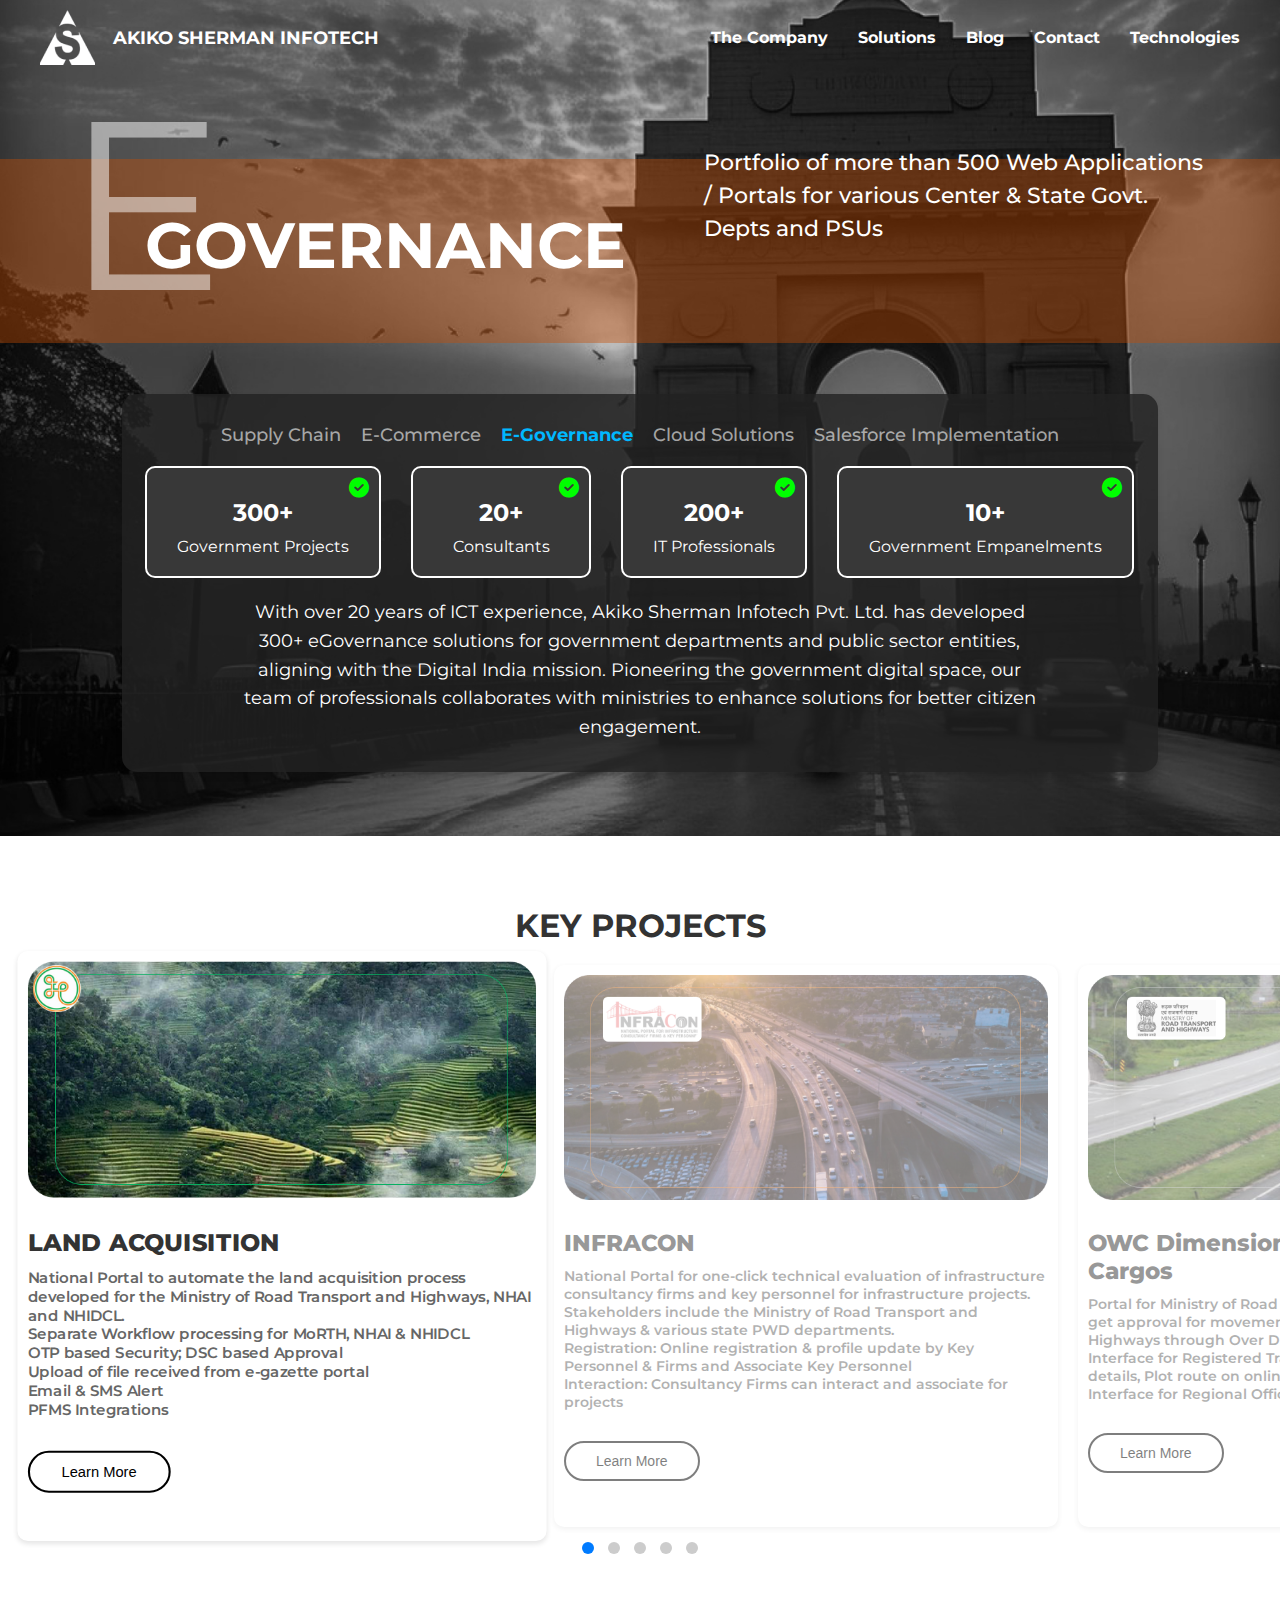
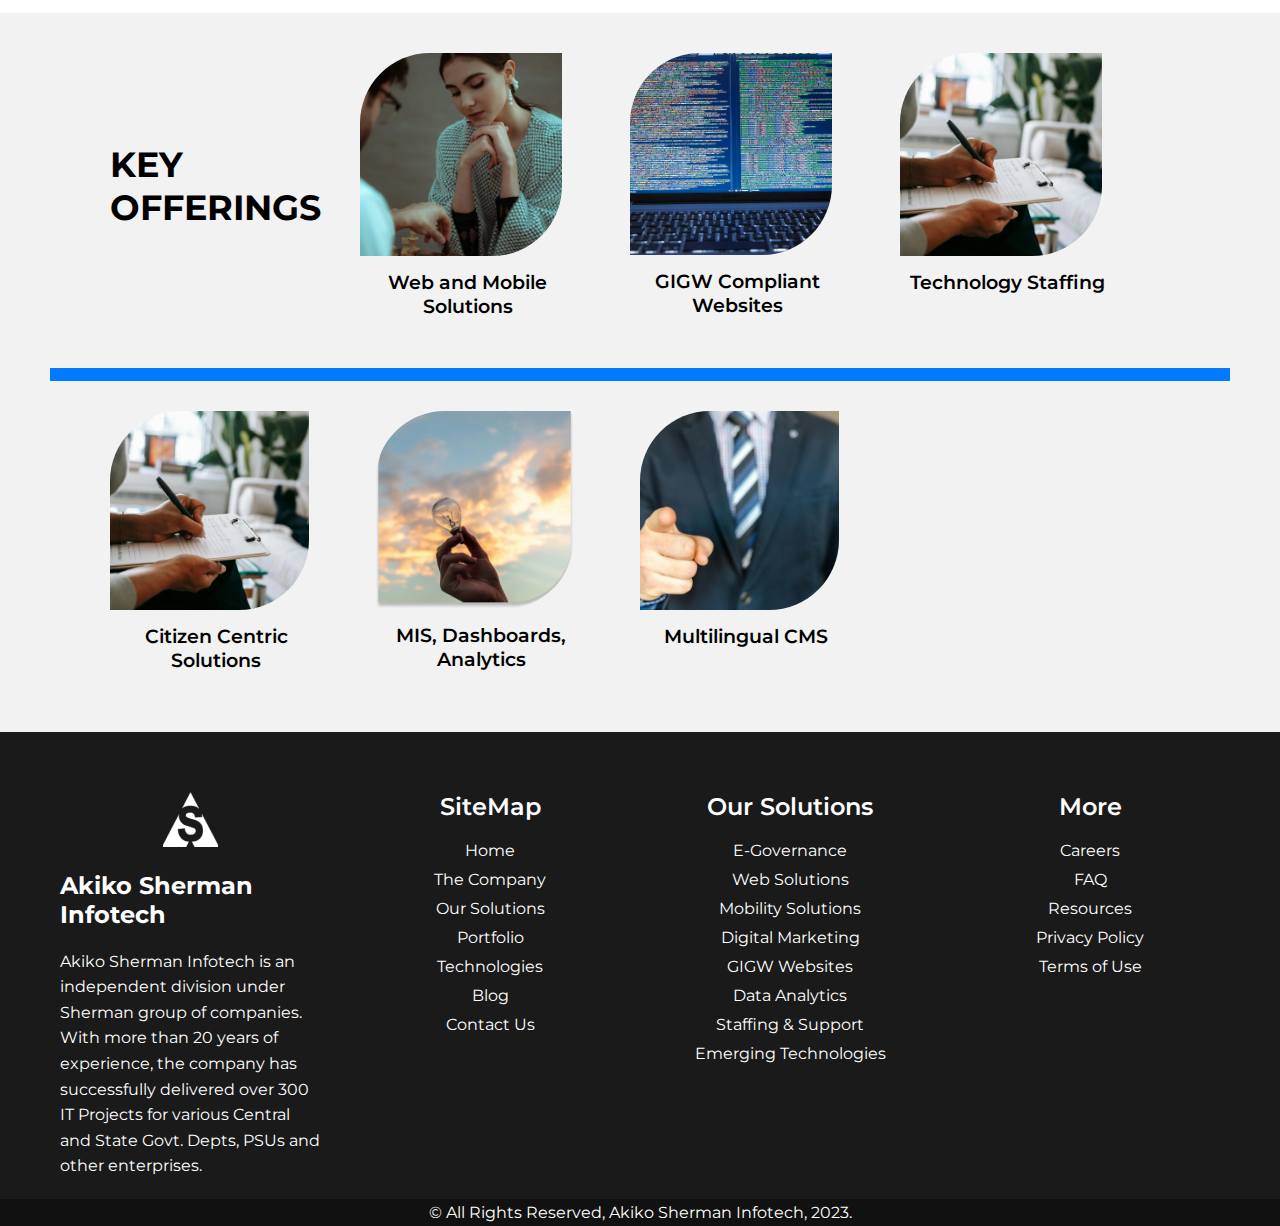
==== index.html @ 6b6d36e1 "Update and rename page3.html to index.html" ====
<!DOCTYPE html>
<html lang="en">

<head>
    <meta charset="UTF-8">
    <meta name="viewport" content="width=device-width, initial-scale=1.0">
    <title>Akiko Sherman Infotech</title>
    <link href="https://cdn.jsdelivr.net/npm/tailwindcss@2.2.19/dist/tailwind.min.css" rel="stylesheet">

    <script src="https://cdn.jsdelivr.net/npm/alpinejs@3.10.3/dist/cdn.min.js" defer></script>
    <!-- Google Fonts -->
    <link href="https://fonts.googleapis.com/css2?family=Montserrat:wght@100;400;700&display=swap" rel="stylesheet">
    <!-- Font Awesome -->
    <link rel="stylesheet" href="https://cdnjs.cloudflare.com/ajax/libs/font-awesome/6.0.0-beta3/css/all.min.css">
    <link rel="stylesheet" href="style.css">
</head>

<body>
    <header>
        <div class="logo">
            <img src="assets/image 4.png" alt="Logo">
            <h4>AKIKO SHERMAN INFOTECH</h4>
        </div>
        <nav>
            <div class="hamburger" id="hamburger">
                <i class="fas fa-bars"></i>
            </div>
            <ul>
                <li><a href="#">The Company</a></li>
                <li><a href="#">Solutions</a></li>
                <li><a href="#">Blog</a></li>
                <li><a href="#">Contact</a></li>
                <li><a href="#">Technologies</a></li>
            </ul>
            <div class="mobile-menu" id="mobileMenu">
                <ul>
                    <li><a href="#">The Company</a></li>
                    <li><a href="#">Solutions</a></li>
                    <li><a href="#">Blog</a></li>
                    <li><a href="#">Contact</a></li>
                    <li><a href="#">Technologies</a></li>
                </ul>
            </div>
        </nav>
    </header>

    <section class="banner">
        <div class="banner-overlay"></div>
        <div class="banner-content">
            <h1>E</h1>
            <div class="banner-text">
                <h2>GOVERNANCE</h2>
            </div>
        </div>
        <div class="banner-text-content">
            <p>Portfolio of more than 500 Web Applications / Portals for various Center & State Govt. Depts and PSUs</p>
        </div>
        <section class="stats-section">
            <div class="stats-navigation">
                <a href="#">Supply Chain</a>
                <a href="#">E-Commerce</a>
                <a href="#" class="active">E-Governance</a>
                <a href="#">Cloud Solutions</a>
                <a href="page4.html" target="_blank">Salesforce Implementation</a>
            </div>
            <div class="stats-boxes">
                <div class="stats-box">
                    <i class="fas fa-check-circle check-icon"></i>
                    <h3>300+</h3>
                    <p>Government Projects</p>
                </div>
                <div class="stats-box">
                    <i class="fas fa-check-circle check-icon"></i>
                    <h3>20+</h3>
                    <p>Consultants</p>
                </div>
                <div class="stats-box">
                    <i class="fas fa-check-circle check-icon"></i>
                    <h3>200+</h3>
                    <p>IT Professionals</p>
                </div>
                <div class="stats-box">
                    <i class="fas fa-check-circle check-icon"></i>
                    <h3>10+</h3>
                    <p>Government Empanelments</p>
                </div>
            </div>
            <div class="stats-description">
                <p>With over 20 years of ICT experience, Akiko Sherman Infotech Pvt. Ltd. has developed 300+ eGovernance solutions for government departments and public sector entities, aligning with the Digital India mission. Pioneering the government digital
                    space, our team of professionals collaborates with ministries to enhance solutions for better citizen engagement.</p>
            </div>
        </section>
    </section>
    <section class="carousel">
        <h2 class="carousel-heading">KEY PROJECTS</h2>
        <div class="carousel-container">
            <div class="carousel-card">
                <img src="assets/LAND_ACQUISTION.png" alt="Project 1">
                <h3>LAND ACQUISITION</h3>
                <p>National Portal to automate the land acquisition process developed for the Ministry of Road Transport and Highways, NHAI and NHIDCL.</p>
                <p>Separate Workflow processing for MoRTH, NHAI & NHIDCL</p>
                <p>OTP based Security; DSC based Approval</p>
                <p>Upload of file received from e-gazette portal</p>
                <p>Email & SMS Alert</p>
                <p>PFMS Integrations</p>
                <button>Learn More</button>
            </div>
            <div class="carousel-card">
                <img src="assets/Group 1010110427 (1).png" alt="Project 2">
                <h3>INFRACON</h3>
                <p>National Portal for one-click technical evaluation of infrastructure consultancy firms and key personnel for infrastructure projects.</p>
                <p>Stakeholders include the Ministry of Road Transport and Highways & various state PWD departments.</p>
                <p>Registration: Online registration & profile update by Key Personnel & Firms and Associate Key Personnel</p>
                <p>Interaction: Consultancy Firms can interact and associate for projects</p>

                <button>Learn More</button>
            </div>
            <div class="carousel-card">
                <img src="assets/Group 1010110429 (1).png" alt="Project 3">
                <h3>OWC Dimensional / Over Weight Cargos</h3>
                <p>Portal for Ministry of Road Transport & Highways allows user to get approval for movement of cargo on National & State Highways through Over Dimensional & Overweight Vehicles.</p>
                <p>Interface for Registered Transporter to enter proposed trip details, Plot route on online map, and Payment of Applicable fee.</p>
                <p>Interface for Regional Offices to approve/deny the permission.</p>
                <button>Learn More</button>
            </div>
            <div class="carousel-card">
                <img src="assets/NOC.png" alt="Project 4">
                <h3>NOC</h3>
                <p>Portal for Access and Utility Permission including Industrial & Public Utilities (OFC, Pipelines, Wires etc.) Wayside Amenities & such other facilities along the National Highways.</p>
                <p>An online platform for the public to apply for access to private property, retail outlets, or utility service installations along/across the ROW. Users can track application status and respond to queries.</p>
                <p>Interface for Highway Administration Offices for Workflow based processing of applications within the agency.</p>
                <button>Learn More</button>
            </div>
            <div class="carousel-card">
                <img src="assets/Group 1010110430.png" alt="Project 5">
                <h3>BRO</h3>
                <p>BRO Job monitoring system has been developed to help BRO and other authorized stakeholders keep update progress of various jobs, tasks and schedules. Jobs are defined at project level and its execution entry is done at RCC level. Data
                    flows from the field level to top level through a proper workflow based approval mechanism.</p>
                <p>Preparation of interface for adding master data, office hierarchy, user management, Scheme-wise annual targets under various project offices, Job definition and pre-construction activities, BRO roads along with stretch-wise details, road
                    definition.
                </p>
                <button>Learn More</button>
            </div>
            <div class="carousel-card">
                <img src="image6.jpg" alt="Project 6">
                <h3>Project 6</h3>
                <p>Short description about the sixth project.</p>
                <button>Learn More</button>
            </div>
        </div>
        <div class="dots">
            <span class="dot" data-slide="0"></span>
            <span class="dot" data-slide="1"></span>
            <span class="dot" data-slide="2"></span>
            <span class="dot" data-slide="3"></span>
            <span class="dot" data-slide="4"></span>
            <!-- 5th dot -->
        </div>


    </section>
    <div class="container">

        <div class="offerings">
            <div class="title">KEY OFFERINGS</div>
            <div class="offering">
                <img src="assets/Rectangle 3474313.png" alt="Web and Mobile Solutions">
                <h3>Web and Mobile Solutions</h3>
            </div>
            <div class="offering">
                <img src="assets/Rectangle 3474305.png" alt="GIGW Compliant Websites">
                <h3>GIGW Compliant Websites</h3>
            </div>
            <div class="offering">
                <img src="assets/Rectangle 3474314.png" alt="Technology Staffing">
                <h3>Technology Staffing</h3>
            </div>
        </div>
        <div class="divider"></div>
        <div class="offerings">
            <div class="offering">
                <img src="assets/Rectangle 3474314.png" alt="Citizen Centric Solutions">
                <h3>Citizen Centric Solutions</h3>
            </div>

            <div class="offering">
                <img src="assets/Rectangle 3474315.png" alt="MIS, Dashboards, Analytics">
                <h3>MIS, Dashboards, Analytics</h3>
            </div>
            <div class="offering">
                <img src="assets/Rectangle 3474316.png" alt="MIS, Dashboards, Analytics">
                <h3>Multilingual CMS</h3>
            </div>
            <div class="offering">
            </div>



        </div>

    </div>
    </div>
    <script src="script.js"></script>
    <footer>
        <div class="footer-container">
            <div class="footer-section">
                <img src="assets/image 4.png" alt="Akiko Sherman Infotech Logo" class="footer-logo">
                <h2>Akiko Sherman Infotech</h2>
                <p>Akiko Sherman Infotech is an independent division under Sherman group of companies. With more than 20 years of experience, the company has successfully delivered over 300 IT Projects for various Central and State Govt. Depts, PSUs and
                    other enterprises.</p>
            </div>
            <div class="footer-section">
                <h3>SiteMap</h3>
                <ul>
                    <li><a href="#">Home</a></li>
                    <li><a href="#">The Company</a></li>
                    <li><a href="#">Our Solutions</a></li>
                    <li><a href="#">Portfolio</a></li>
                    <li><a href="#">Technologies</a></li>
                    <li><a href="#">Blog</a></li>
                    <li><a href="#">Contact Us</a></li>
                </ul>
            </div>
            <div class="footer-section">
                <h3>Our Solutions</h3>
                <ul>
                    <li><a href="#">E-Governance</a></li>
                    <li><a href="#">Web Solutions</a></li>
                    <li><a href="#">Mobility Solutions</a></li>
                    <li><a href="#">Digital Marketing</a></li>
                    <li><a href="#">GIGW Websites</a></li>
                    <li><a href="#">Data Analytics</a></li>
                    <li><a href="#">Staffing & Support</a></li>
                    <li><a href="#">Emerging Technologies</a></li>
                </ul>
            </div>
            <div class="footer-section">
                <h3>More</h3>
                <ul>
                    <li><a href="#">Careers</a></li>
                    <li><a href="#">FAQ</a></li>
                    <li><a href="#">Resources</a></li>
                    <li><a href="#">Privacy Policy</a></li>
                    <li><a href="#">Terms of Use</a></li>
                </ul>
            </div>
        </div>
        <p class="copyright">&copy; All Rights Reserved, Akiko Sherman Infotech, 2023.</p>
    </footer>


</body>

</html>
---- style.css ----
/* Import Montserrat font */

@import url('https://fonts.googleapis.com/css2?family=Montserrat:wght@400;600&display=swap');
* {
    box-sizing: border-box;
    margin: 0;
    padding: 0;
}

body {
    font-family: 'Montserrat', sans-serif;
    overflow-x: hidden;
}

header {
    position: absolute;
    top: 0;
    left: 0;
    width: 100%;
    display: flex;
    justify-content: space-between;
    align-items: center;
    padding: 10px 40px;
    z-index: 10;
    background: transparent;
    color: white;
}

.logo {
    display: flex;
    align-items: center;
    width: 30%;
}

.logo img {
    padding-right: 5%;
}

.logo h4 {
    font-size: 18px;
    font-weight: bold;
}

nav {
    display: flex;
    align-items: center;
}

nav ul {
    list-style: none;
    display: flex;
    gap: 30px;
}

nav ul li a {
    color: white;
    text-decoration: none;
    font-weight: bold;
    transition: all 0.3s ease;
}

nav ul li a:hover {
    color: orange;
}

.hamburger {
    display: none;
    font-size: 24px;
    cursor: pointer;
    color: white;
    z-index: 20;
}

.mobile-menu {
    display: none;
    flex-direction: column;
    position: absolute;
    top: 100%;
    right: 0;
    background-color: rgba(0, 0, 0, 0.8);
    width: 100%;
    padding: 10px 0;
}

.mobile-menu ul {
    list-style: none;
    display: flex;
    flex-direction: column;
    align-items: center;
    gap: 20px;
}

.mobile-menu ul li a {
    color: white;
    text-decoration: none;
    font-size: 18px;
}

.mobile-menu ul li a:hover {
    color: orange;
}

@media screen and (max-width: 768px) {
    .hamburger {
        display: block;
    }
    nav ul {
        display: none;
    }
    .mobile-menu.active {
        display: flex;
    }
}

.banner {
    position: relative;
    background: url('assets/Rectangle\ 3470164.jpg') no-repeat center center/cover;
    height: auto;
    color: white;
    padding: 5%;
}

.banner-overlay {
    position: absolute;
    top: 19%;
    left: 0;
    width: 100%;
    height: 22%;
    background: rgba(201, 78, 2, 0.4);
    z-index: 0;
}

.banner-content {
    position: relative;
    z-index: 1;
    display: flex;
    align-items: flex-end;
    gap: 10px;
}

.banner-content h1 {
    font-size: 240px;
    font-weight: 400;
    margin: 0;
    line-height: 1;
    color: rgba(255, 255, 255, 0.5);
    transform: translateY(20px);
}

.banner-text {
    display: flex;
    flex-direction: column;
    align-items: flex-start;
    justify-content: flex-end;
    margin-left: -90px;
    margin-bottom: 20px;
    color: white;
}

.banner-text h2 {
    font-size: 64px;
    font-weight: 700;
    margin: 0;
}

.banner-text-content {
    position: absolute;
    right: 5%;
    top: 40%;
    transform: translateY(-190%);
    max-width: 40%;
    color: white;
    font-size: 22px;
    font-weight: 500;
    line-height: 1.5;
    text-align: left;
}

.stats-section {
    margin-top: 20px;
    background-color: rgba(34, 34, 34, 0.8);
    /* Reduced opacity */
    color: white;
    width: 90%;
    margin: 90px auto 0;
    padding: 30px 20px;
    text-align: center;
    border-radius: 15px;
    box-shadow: 0px 4px 6px rgba(0, 0, 0, 0.1);
    position: relative;
}

.stats-navigation {
    margin-bottom: 20px;
    display: flex;
    justify-content: center;
    gap: 20px;
}

.stats-navigation a {
    text-decoration: none;
    font-size: 18px;
    font-weight: 500;
    color: rgba(255, 255, 255, 0.6);
    transition: all 0.3s ease;
}

.stats-navigation a.active {
    color: #00b7ff;
    font-weight: bold;
}

.stats-navigation a:hover {
    color: white;
}

.stats-boxes {
    display: flex;
    justify-content: center;
    gap: 30px;
    margin-bottom: 20px;
}

.stats-box {
    background-color: #383838;
    padding: 20px 30px;
    border-radius: 10px;
    border: 2px solid white;
    min-width: 180px;
    transition: all 0.3s ease;
    position: relative;
}

.stats-box:hover {
    background-color: orange;
    color: black;
}

.stats-box h3 {
    font-size: 24px;
    margin: 10px 0;
}

.stats-box i.check-icon {
    position: absolute;
    top: 10px;
    right: 10px;
    font-size: 20px;
    color: #00ff00;
}

.stats-description {
    max-width: 800px;
    margin: 0 auto;
    line-height: 1.6;
    font-size: 18px;
}

.carousel {
    position: relative;
    max-width: 100%;
    overflow: hidden;
    margin: 50px auto;
}

.carousel-heading {
    text-align: center;
    font-size: 2rem;
    font-weight: bold;
    margin: 20px 0;
    color: #333;
}

.carousel-container {
    display: flex;
    transition: transform 0.5s ease-in-out;
    gap: 20px;
    /* Equal gap between all cards */
    padding-left: 20px;
    /* Extra padding for the entire carousel */
}

.carousel-card {
    flex: 0 0 calc(100% / 2.5);
    /* Each card takes 1/2.5th of the width */
    box-sizing: border-box;
    padding: 10px;
    text-align: left;
    /* Left-align content */
    background-color: #fff;
    box-shadow: 0 2px 5px rgba(0, 0, 0, 0.1);
    border-radius: 10px;
    opacity: 0.5;
    /* Blurred appearance */
    transition: opacity 0.3s ease, transform 0.3s ease;
}

.carousel-card:first-child {
    margin-left: 10px;
    /* Add extra margin to the first card */
}

.carousel-card img {
    max-width: 100%;
    height: auto;
    border-radius: 10px;
    margin-bottom: 15px;
}

.carousel-card h3 {
    font-size: 23px;
    color: #333;
    margin: 10px 0;
    font-weight: 800;
}

.carousel-card p {
    font-size: 14px;
    color: #666;
    font-weight: 600;
}

.carousel-card button {
    padding: 10px 30px;
    border: none;
    background-color: #ffffff;
    border: 2px solid black;
    color: rgb(0, 0, 0);
    font-size: 14px;
    cursor: pointer;
    border-radius: 5px;
    margin-top: 30px;
    border-radius: 30px;
}

.carousel-card button:hover {
    background-color: #111;
    border: 2px solid white;
    color: white;
}

.carousel-card.active {
    opacity: 1;
    /* Fully visible */
    transform: scale(1.05);
    /* Slightly zoomed-in active card */
}

.dots {
    text-align: center;
    margin-top: 10px;
}

.dot {
    display: inline-block;
    width: 12px;
    height: 12px;
    margin: 5px;
    background-color: #ccc;
    border-radius: 50%;
    cursor: pointer;
    transition: background-color 0.3s;
}

.dot.active {
    background-color: #007BFF;
}

.container {
    width: 100%;
    margin: auto;
    background-color: #F2F2F2;
    padding: 30px 50px;
}

.title {
    display: inline-flex;
    justify-content: center;
    align-items: center;
    text-align: left;
    font-size: 2.2em;
    margin-bottom: 20px;
    font-weight: 700;
}

.offerings {
    display: flex;
    justify-content: space-between;
    padding: 10px 60px;
}

.offering {
    width: 30%;
    margin-bottom: 20px;
    position: relative;
}

.offering img {
    width: 75%;
    border-radius: 70px 0px 70px 0px;
}

.offering h3 {
    font-size: 1.2em;
    margin-top: 10px;
    text-align: center;
    width: 80%;
    font-weight: 600;
}

.divider {
    width: 100%;
    height: 13px;
    background-color: #007bff;
    margin: 20px 0;
}

.space {
    width: 70px;
}

footer {
    background-color: #1a1a1a;
    color: #ffffff;
    padding: 40px 0 0 0;
    text-align: center;
}

.footer-container {
    display: flex;
    justify-content: space-between;
    flex-wrap: wrap;
    max-width: 1200px;
    margin: 0 auto;
}

.footer-section {
    flex: 1;
    min-width: 250px;
    padding: 20px;
}

.footer-logo {
    max-width: 150px;
    margin-bottom: 20px;
    margin-left: 0;
    text-align: left;
}

.footer-section h2 {
    font-size: 1.5em;
    margin-bottom: 20px;
    text-align: left;
}

.footer-section h3 {
    font-size: 1.5em;
    margin-bottom: 20px;
    text-align: center;
    font-weight: 600;
}

.footer-section p {
    font-size: 1em;
    line-height: 1.6;
    text-align: left;
}

.footer-section ul {
    list-style: none;
    padding: 0;
    font-size: 1em;
    text-align: center;
    padding-bottom: 20px;
}

.footer-section ul li {
    margin-bottom: 10px;
    /* Adds space between the links */
}

.footer-section ul li a {
    color: #ffffff;
    text-decoration: none;
}

.footer-section ul li a:hover {
    text-decoration: underline;
}

.footer-bottom {
    font-size: 0.9em;
    margin-top: 20px;
}

footer .copyright {
    background-color: #111;
    padding: 4px;
}
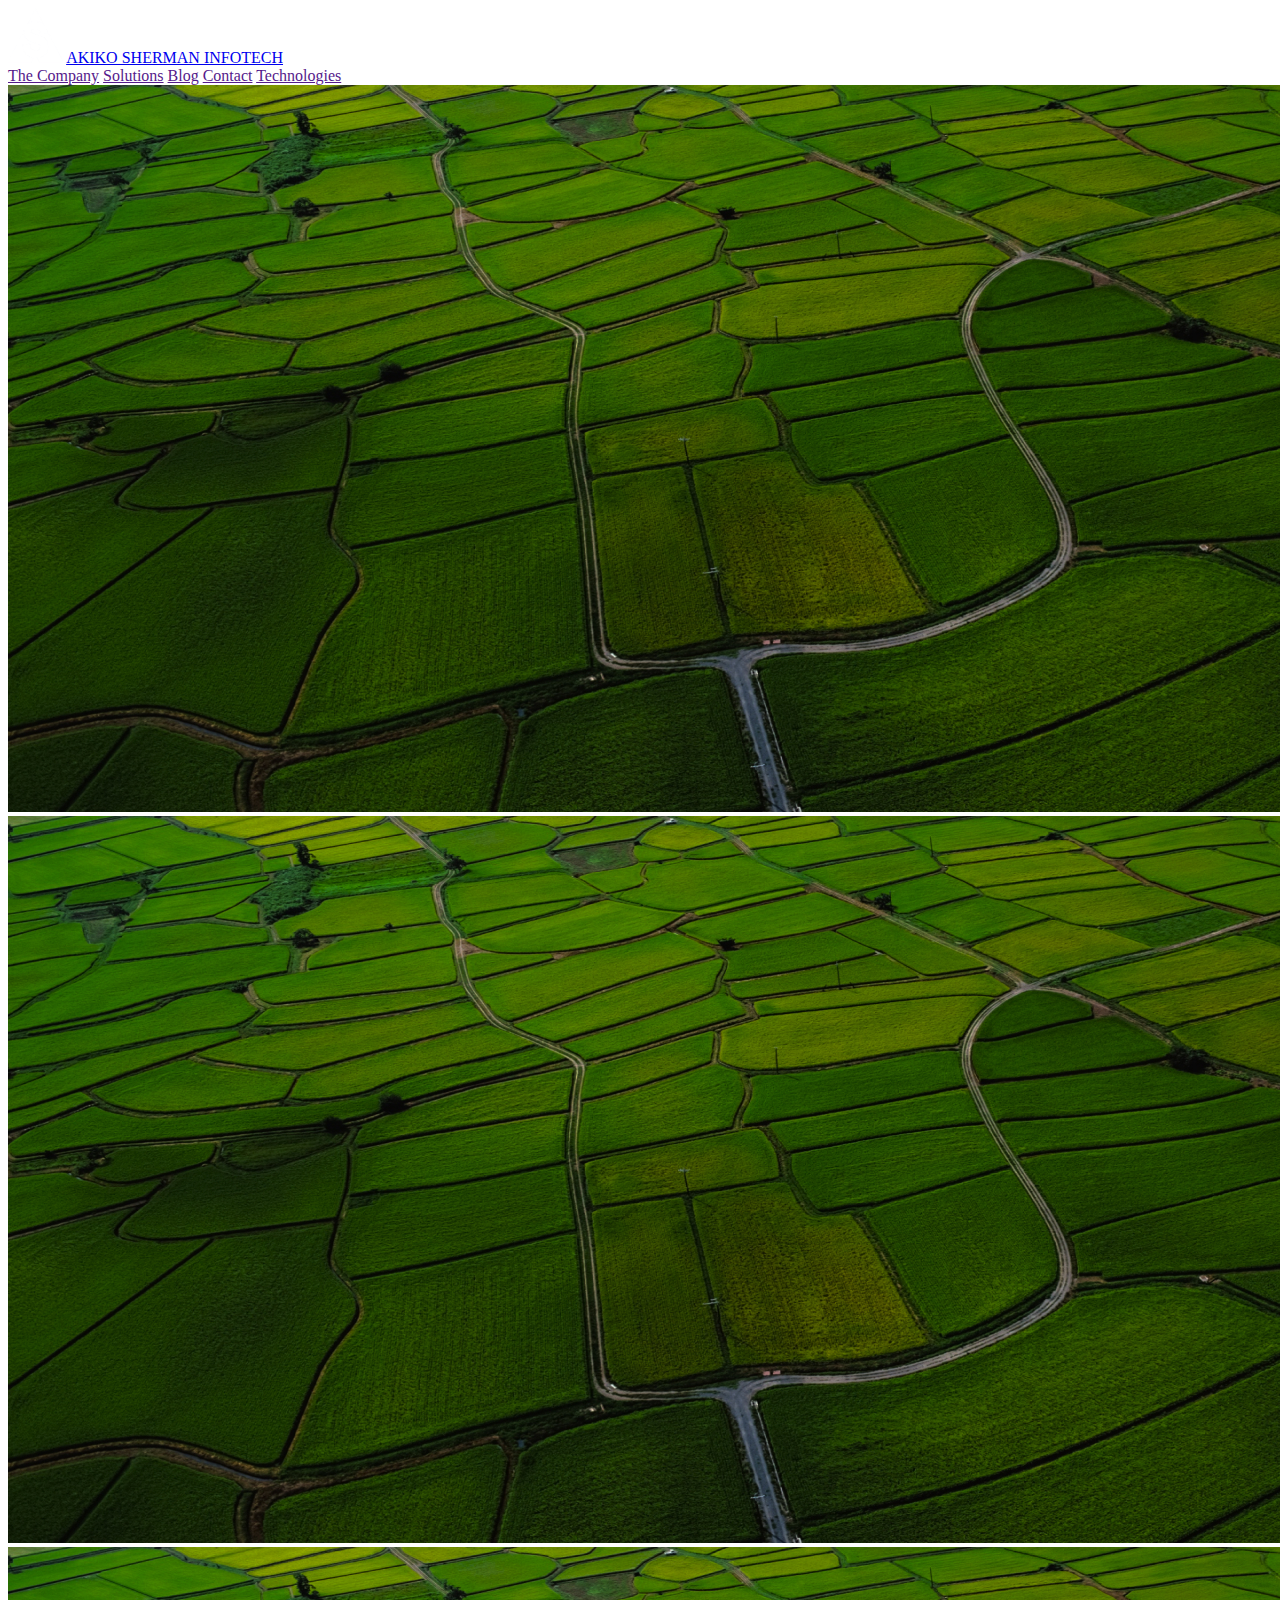
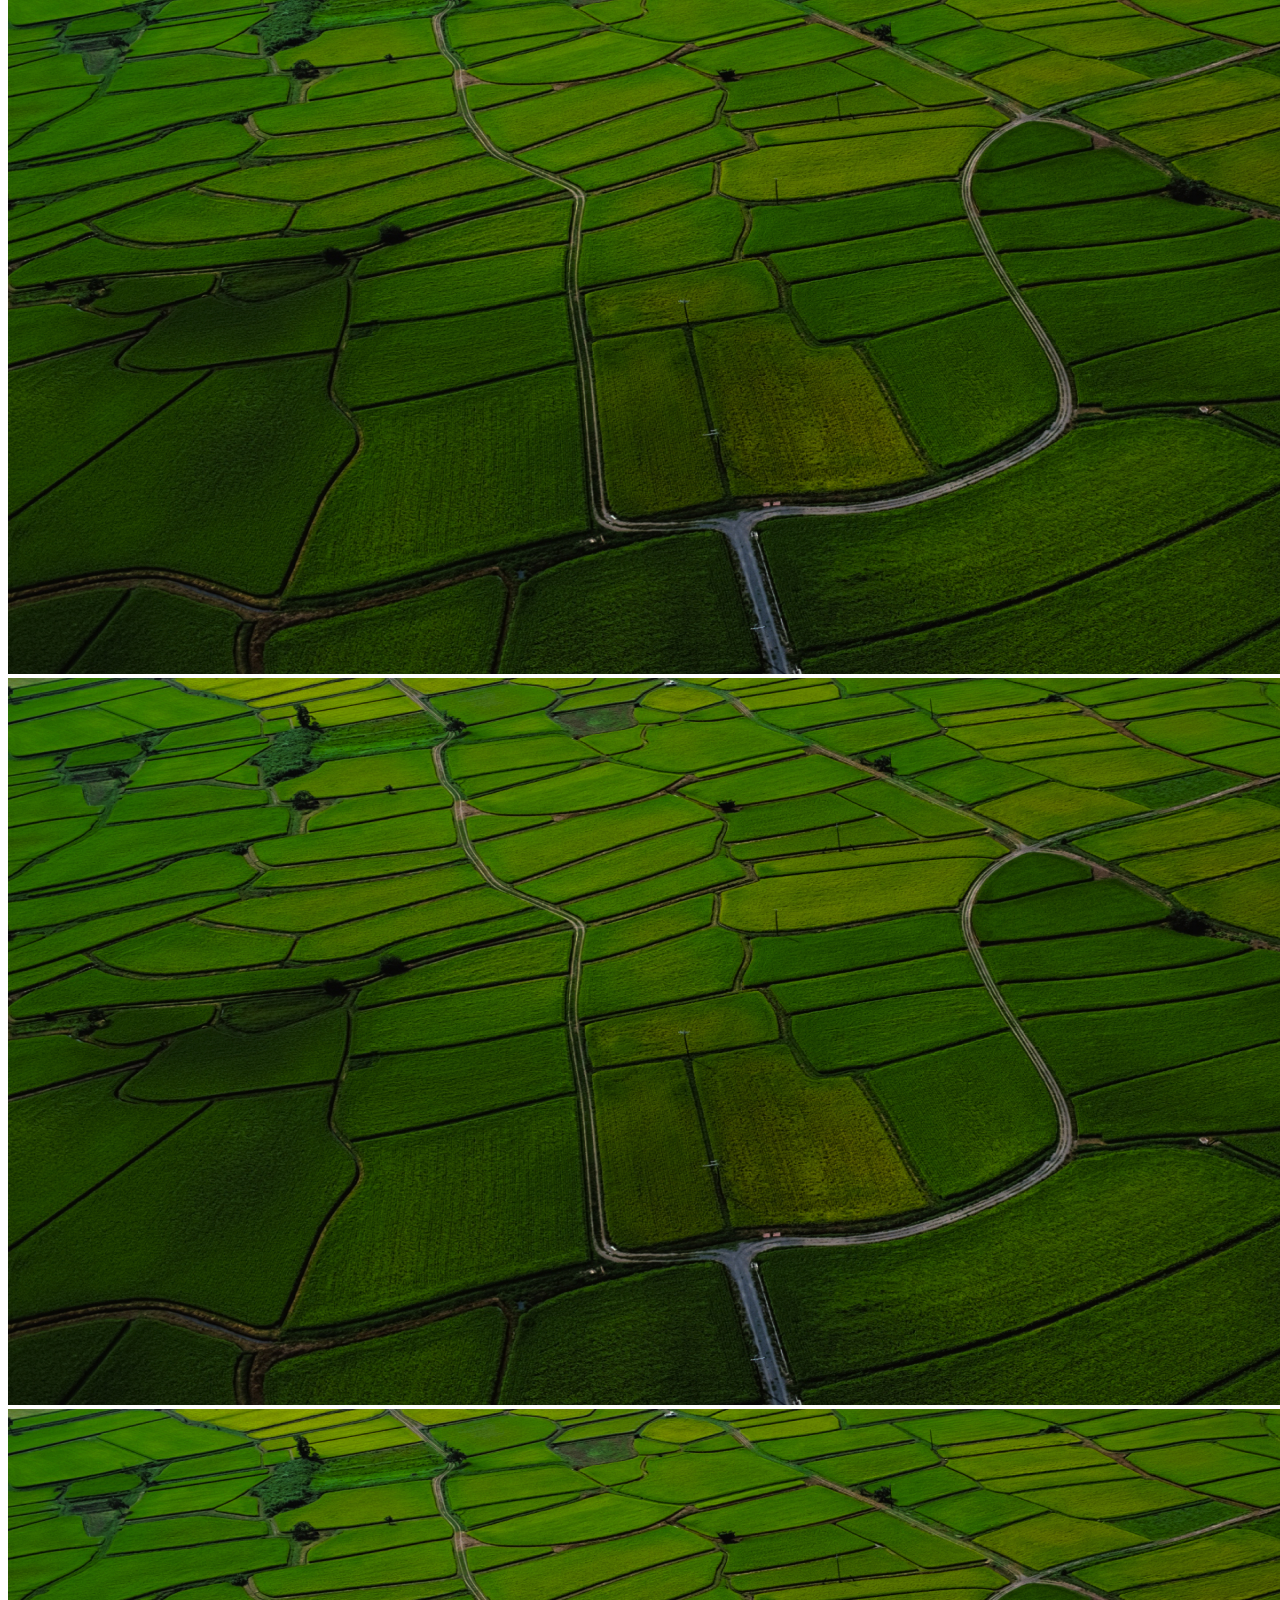
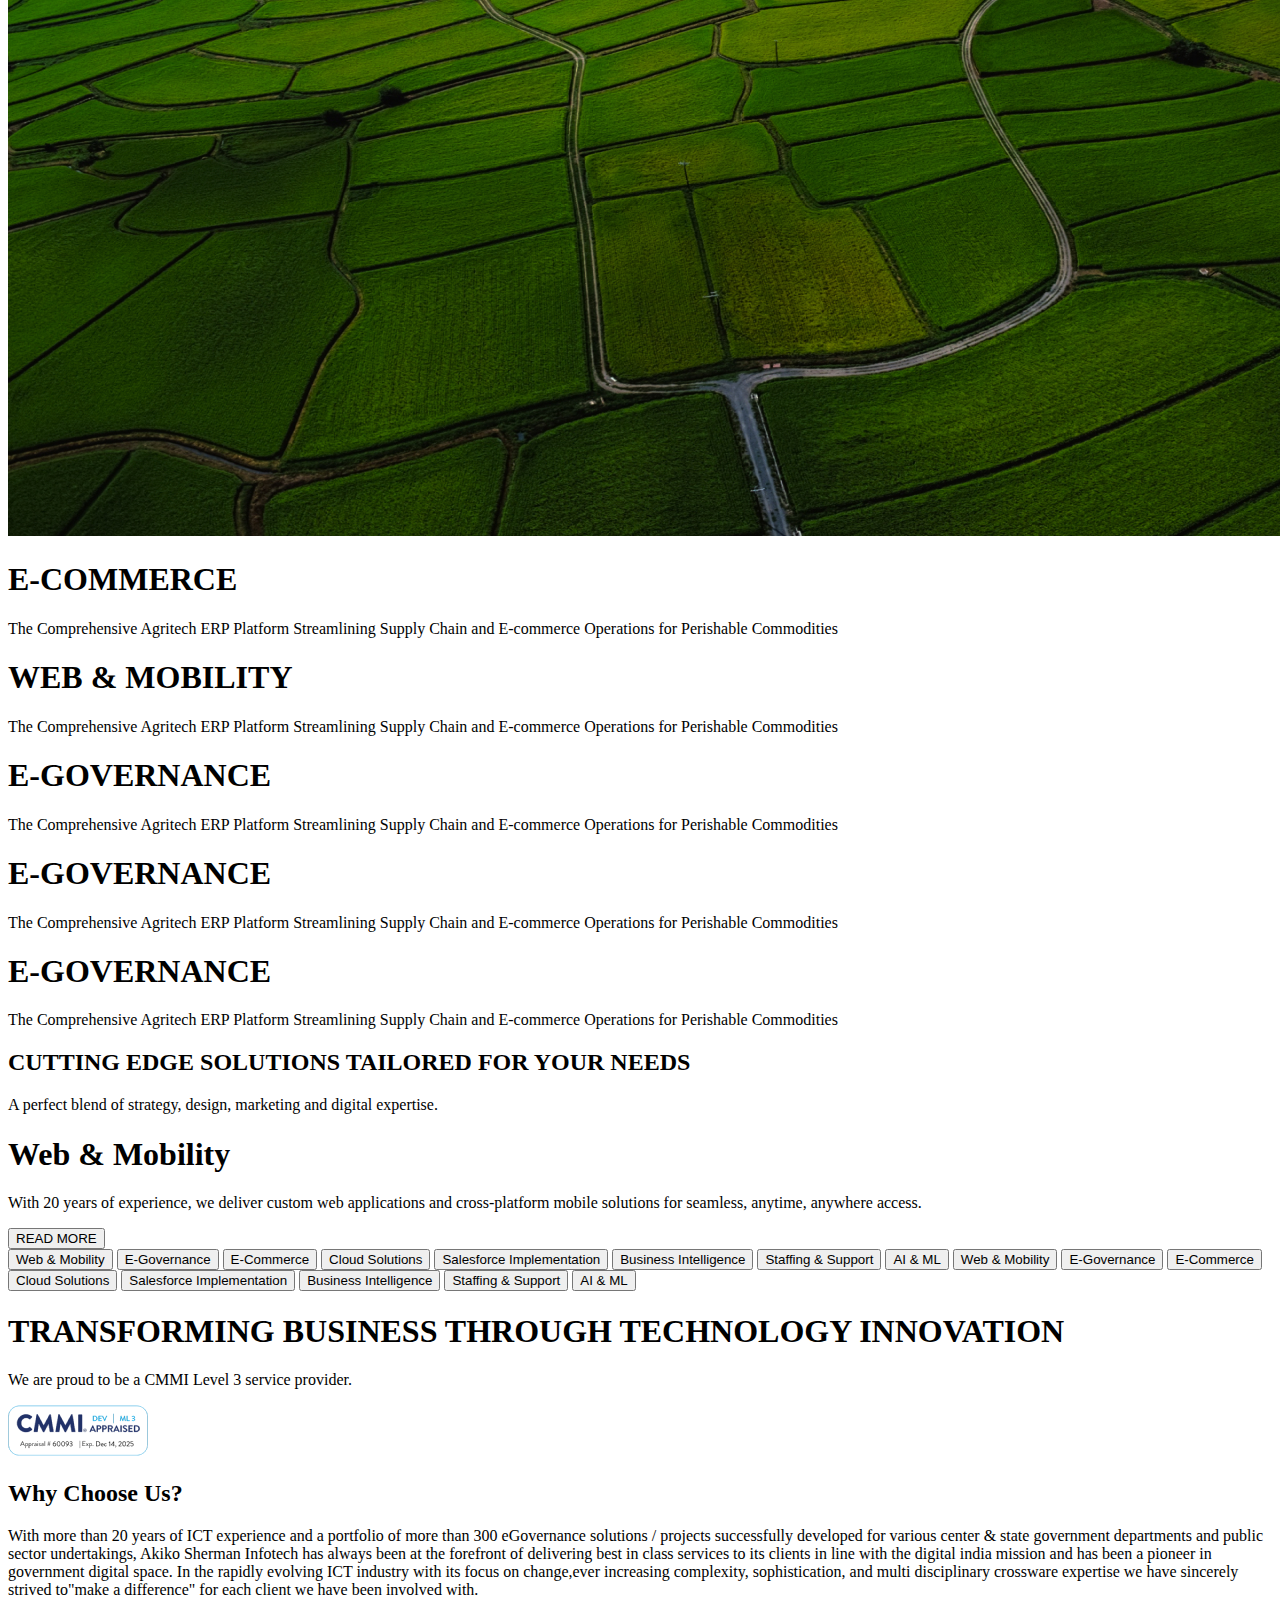
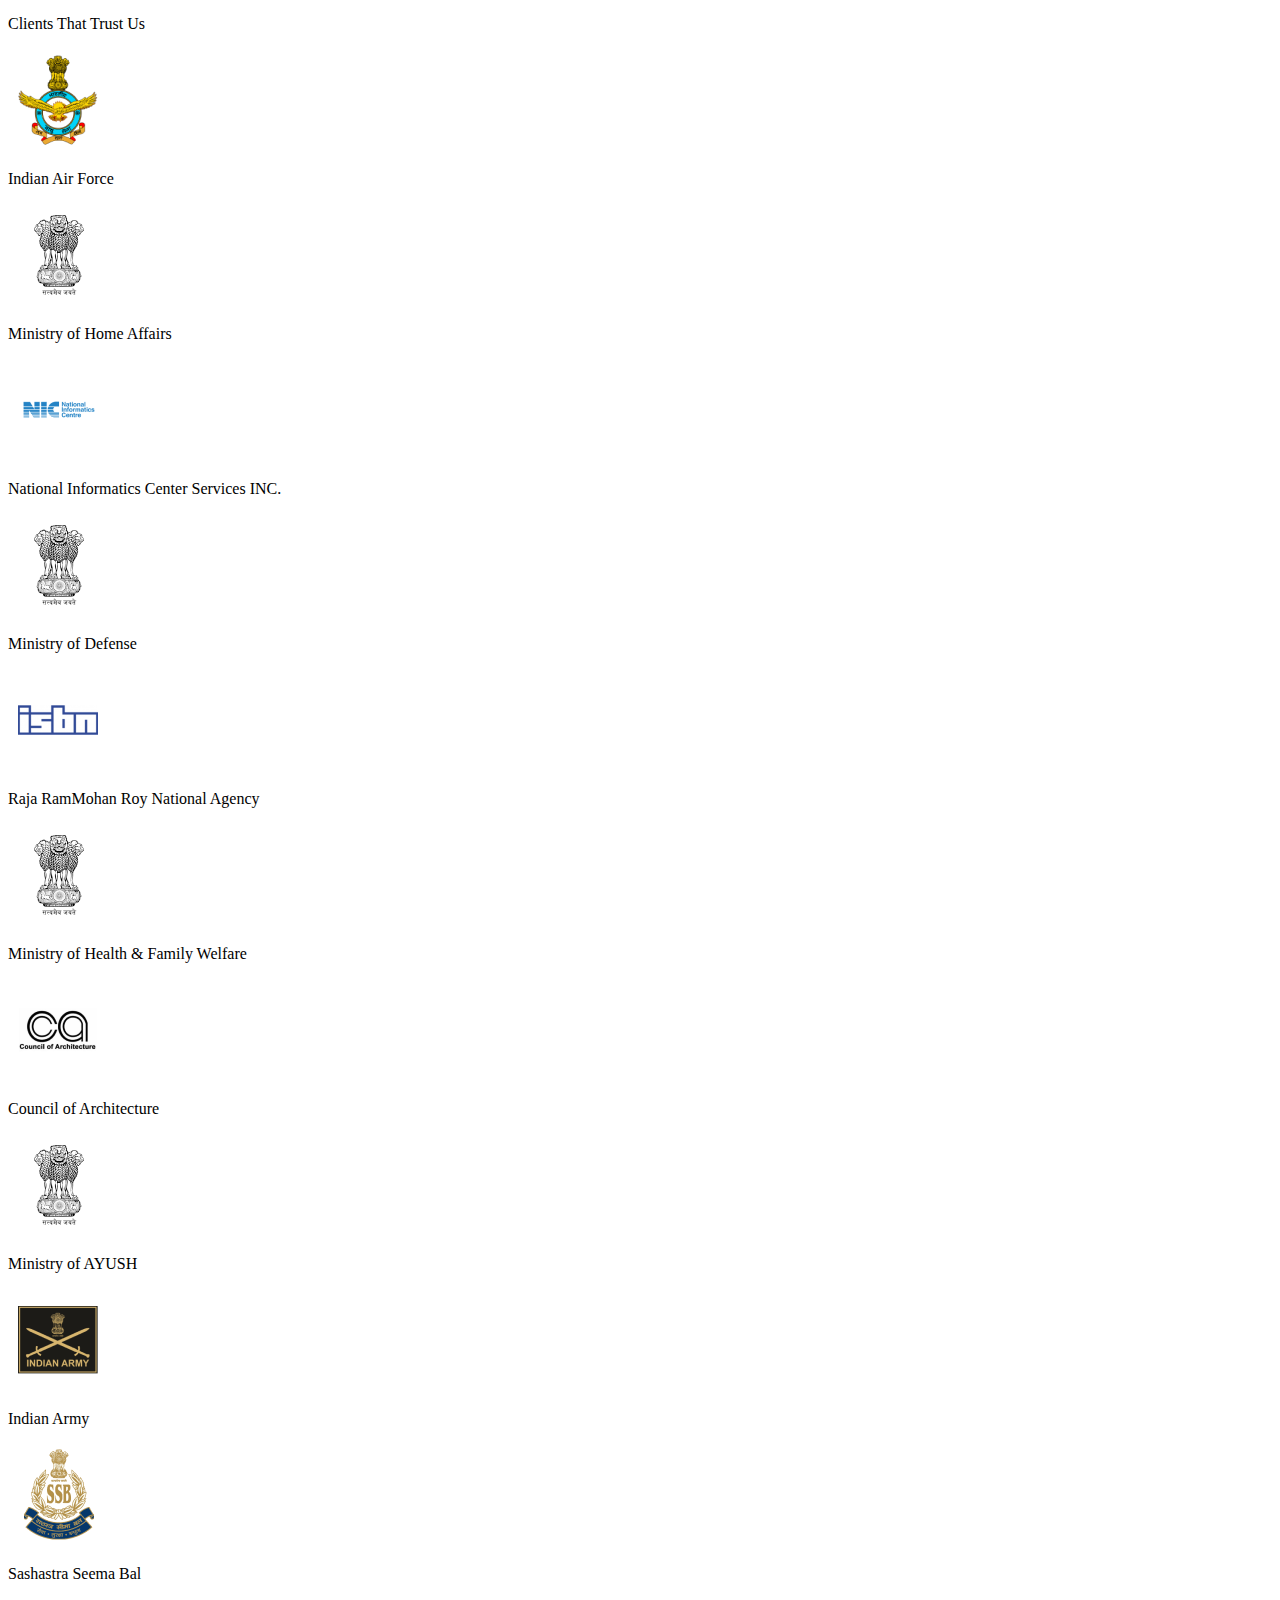
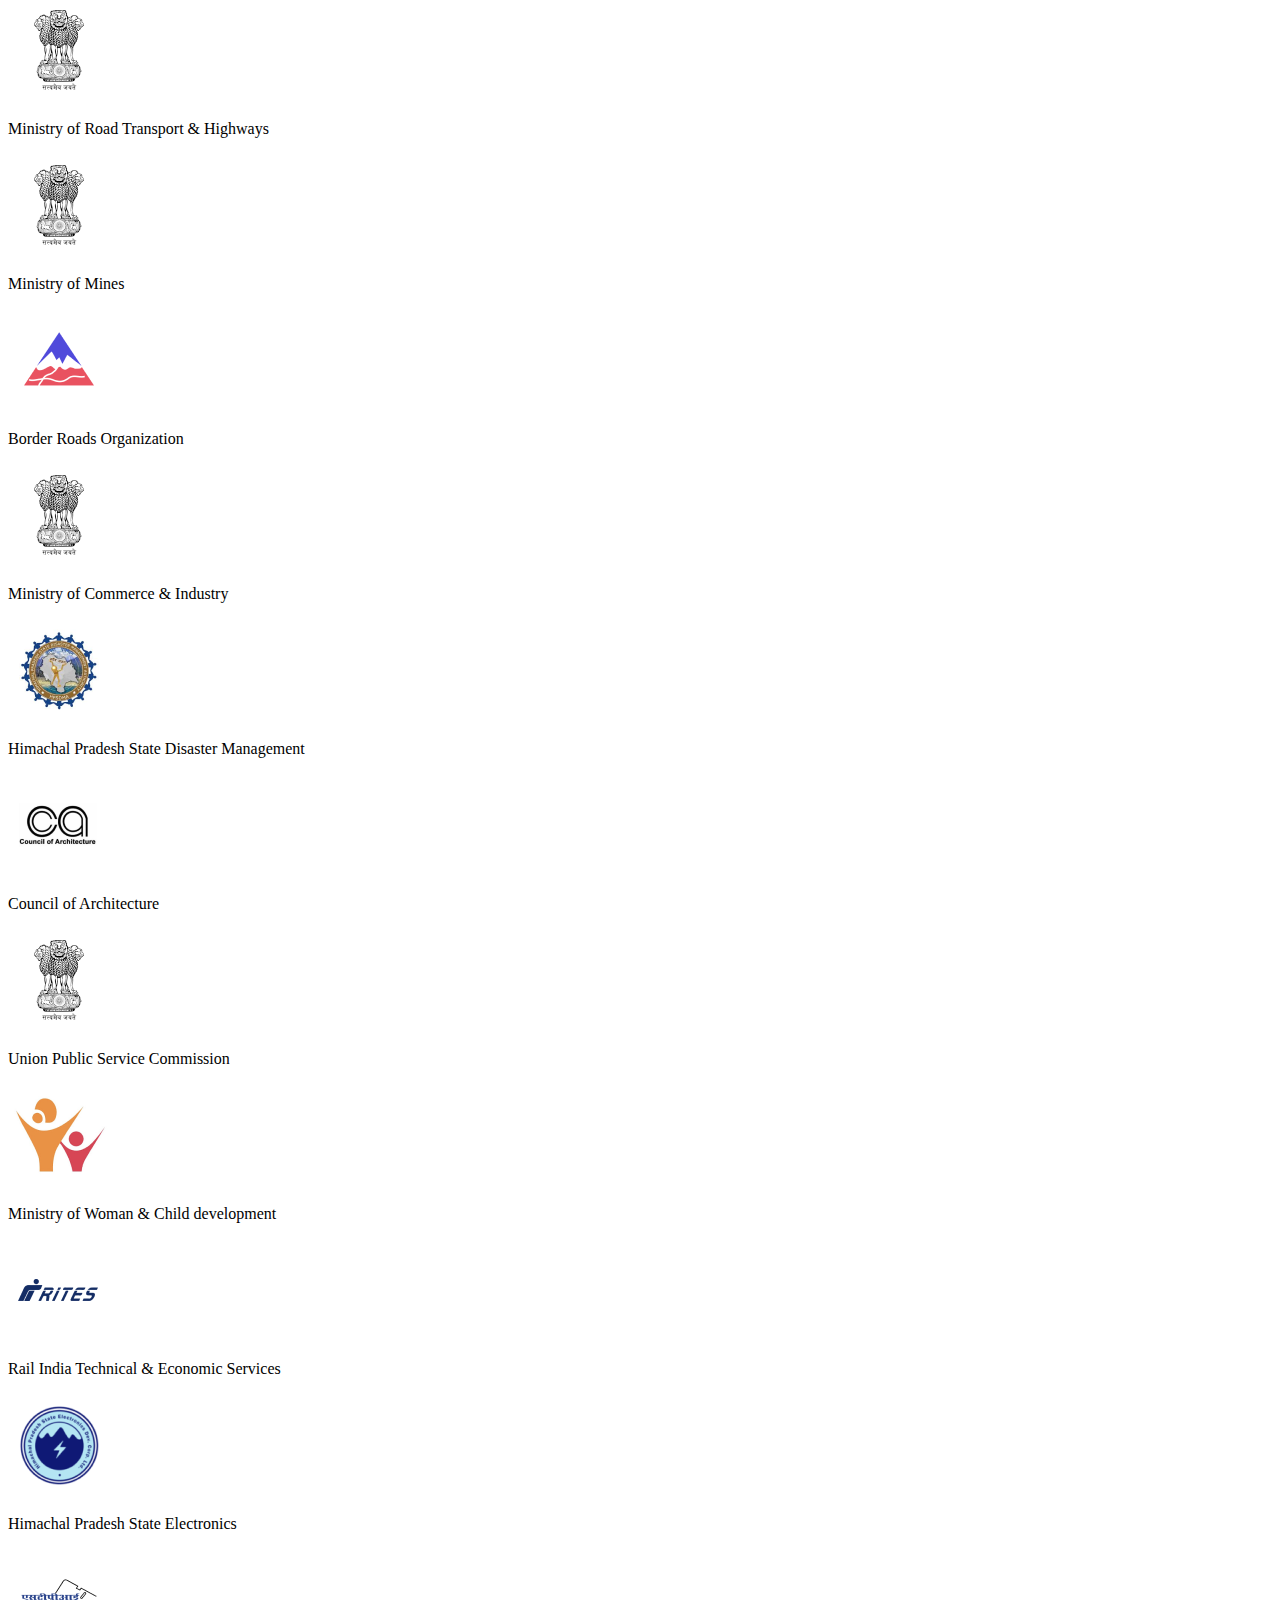
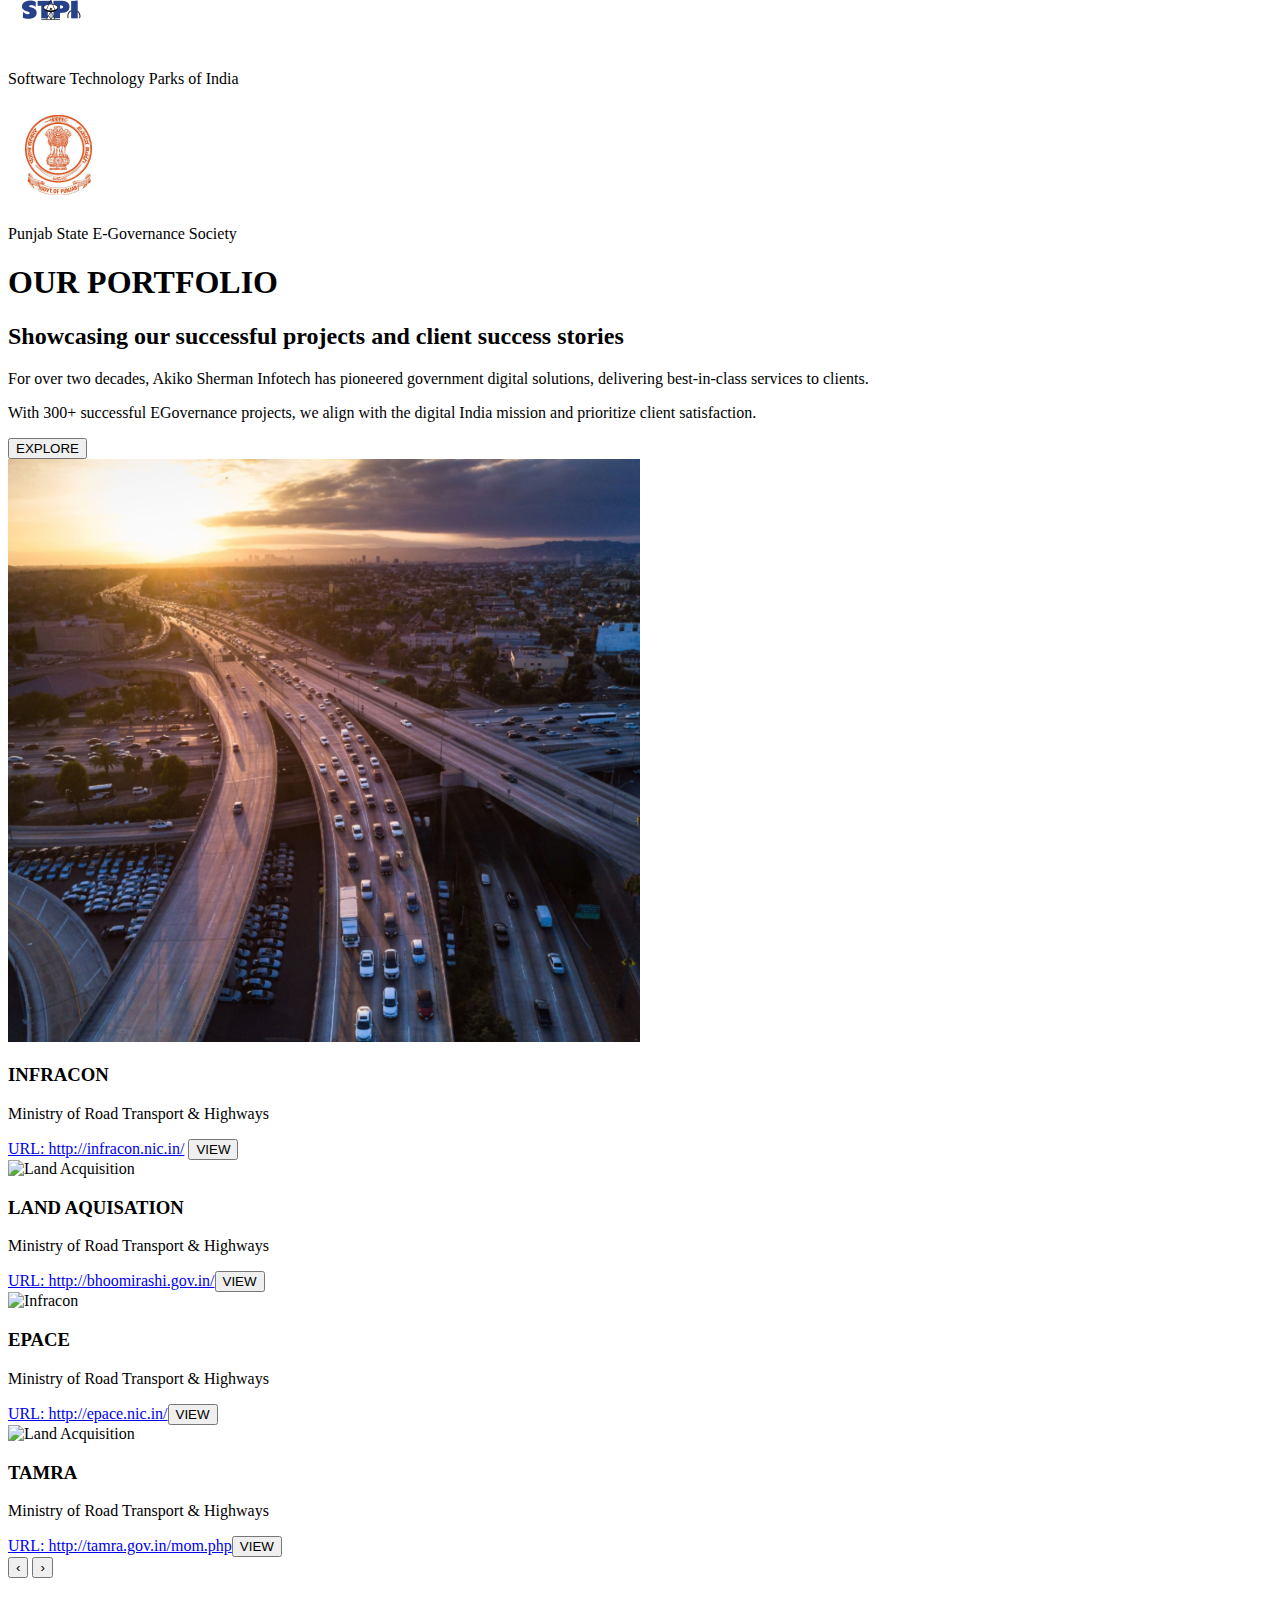
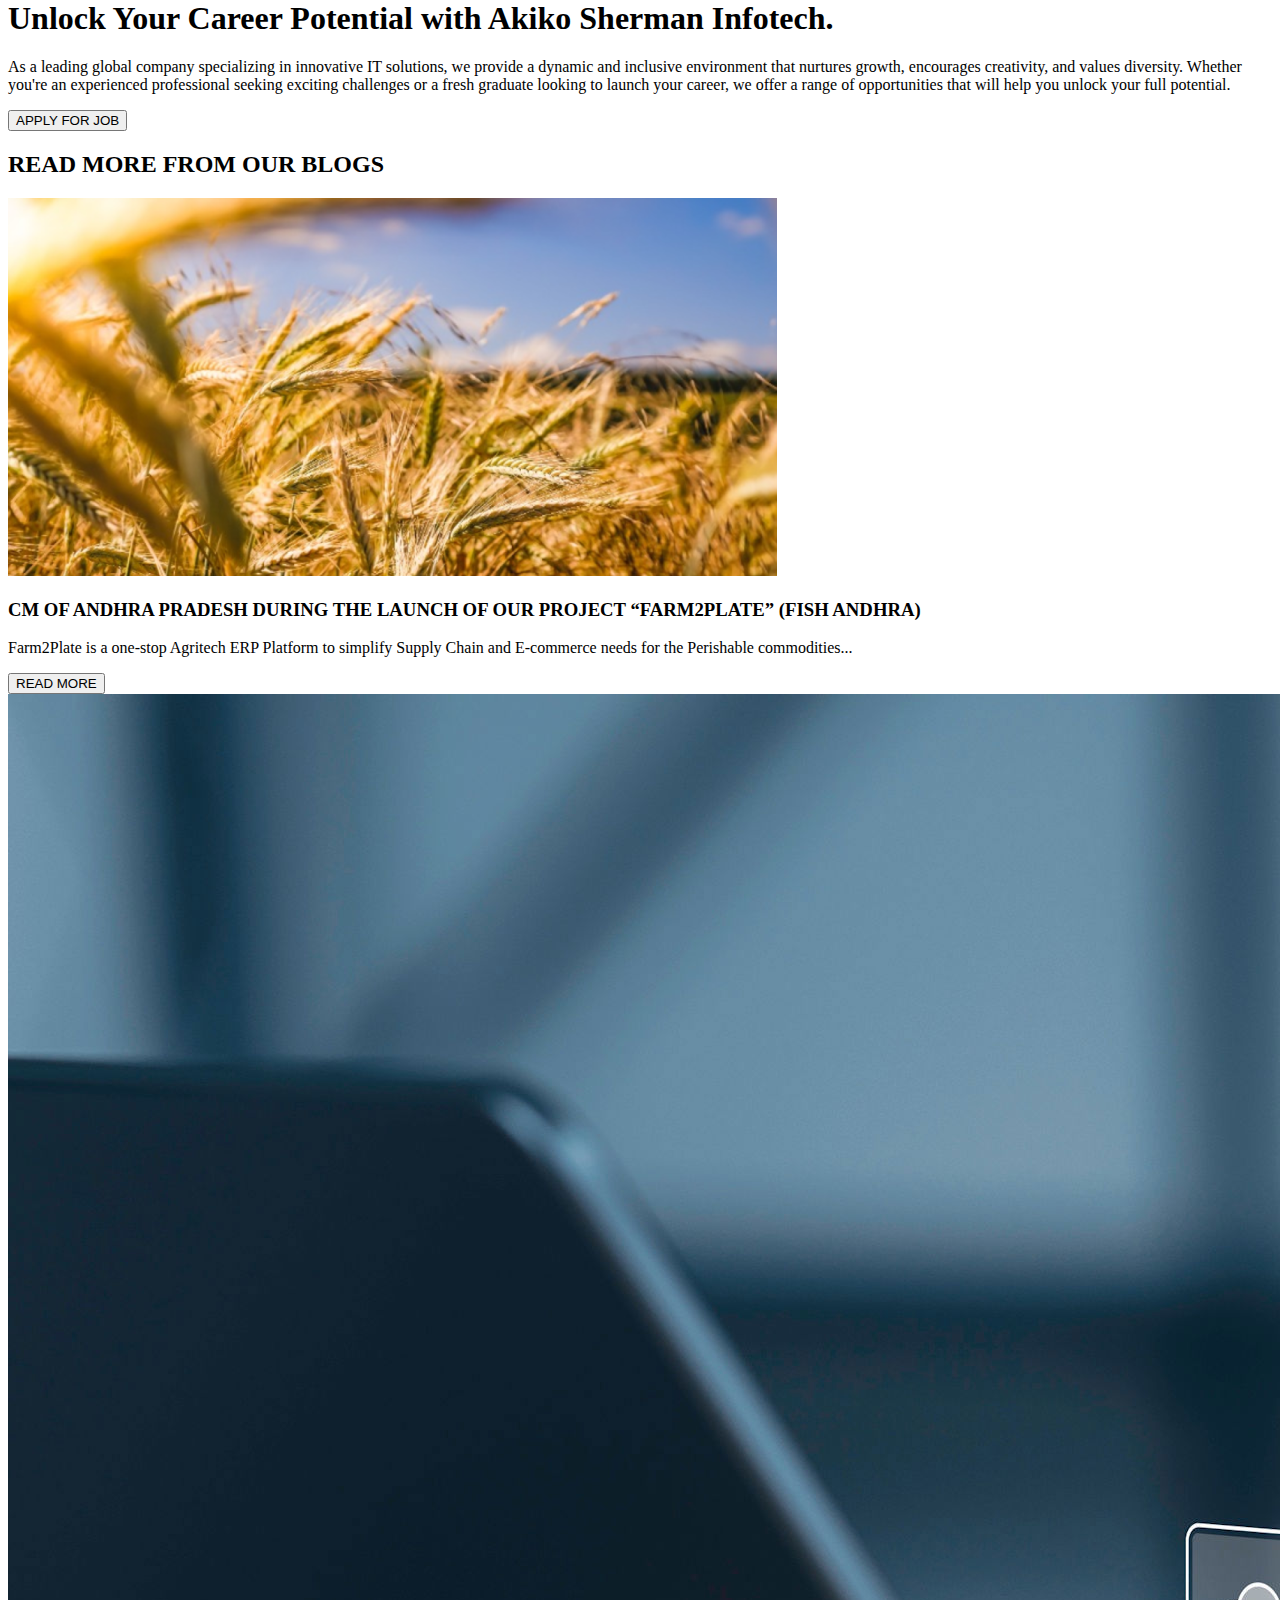
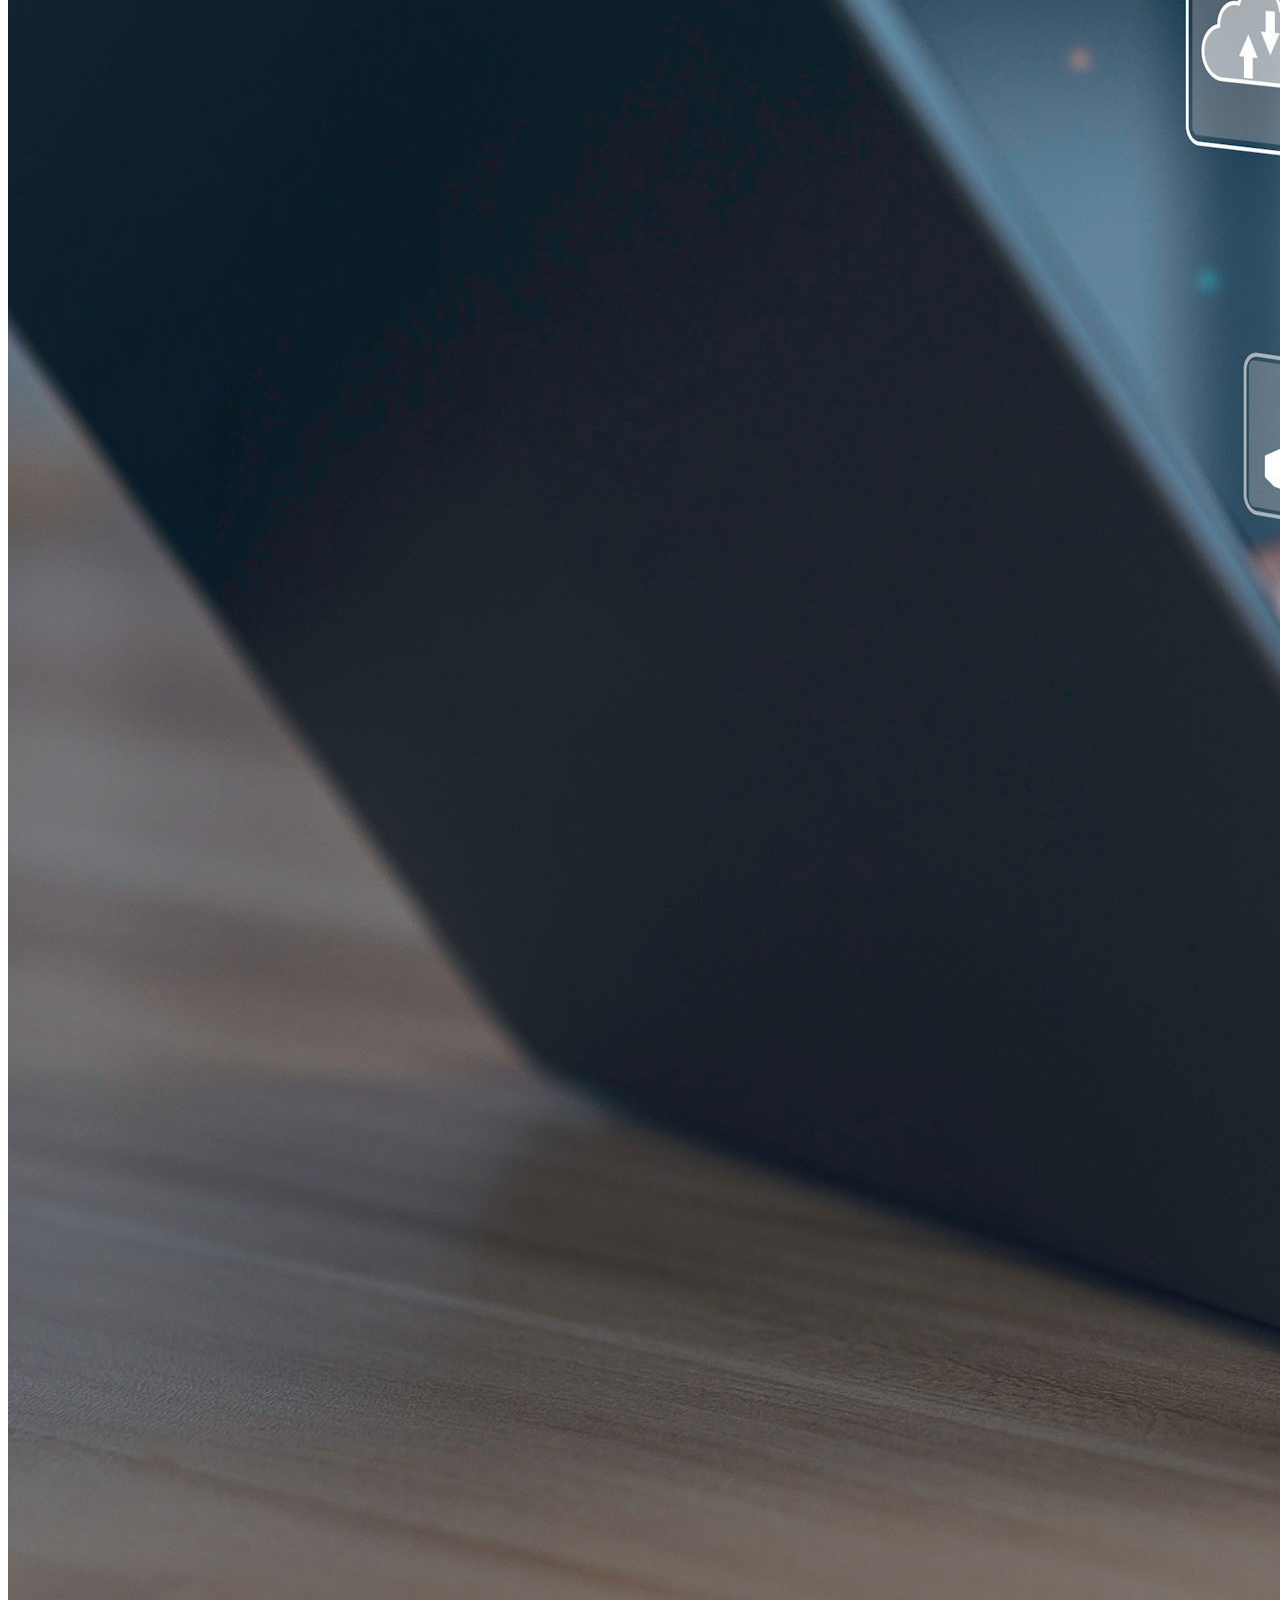
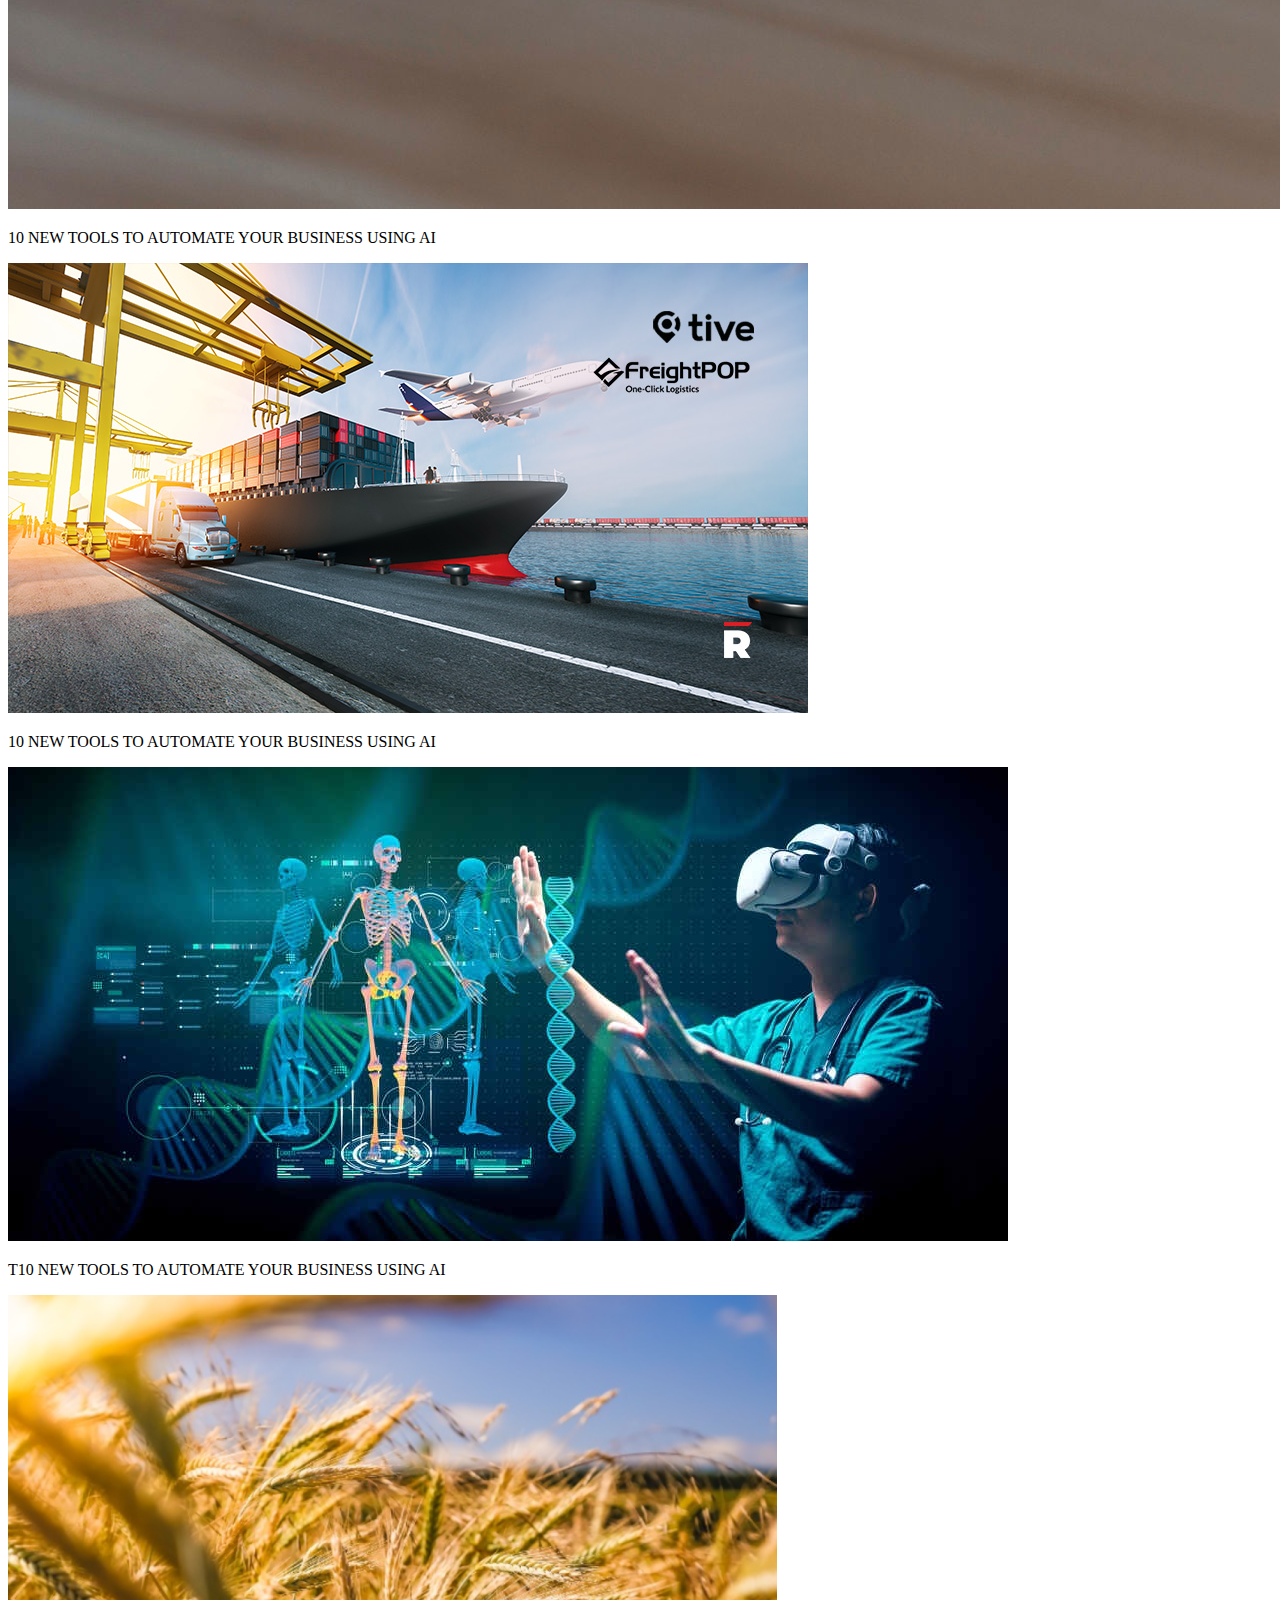
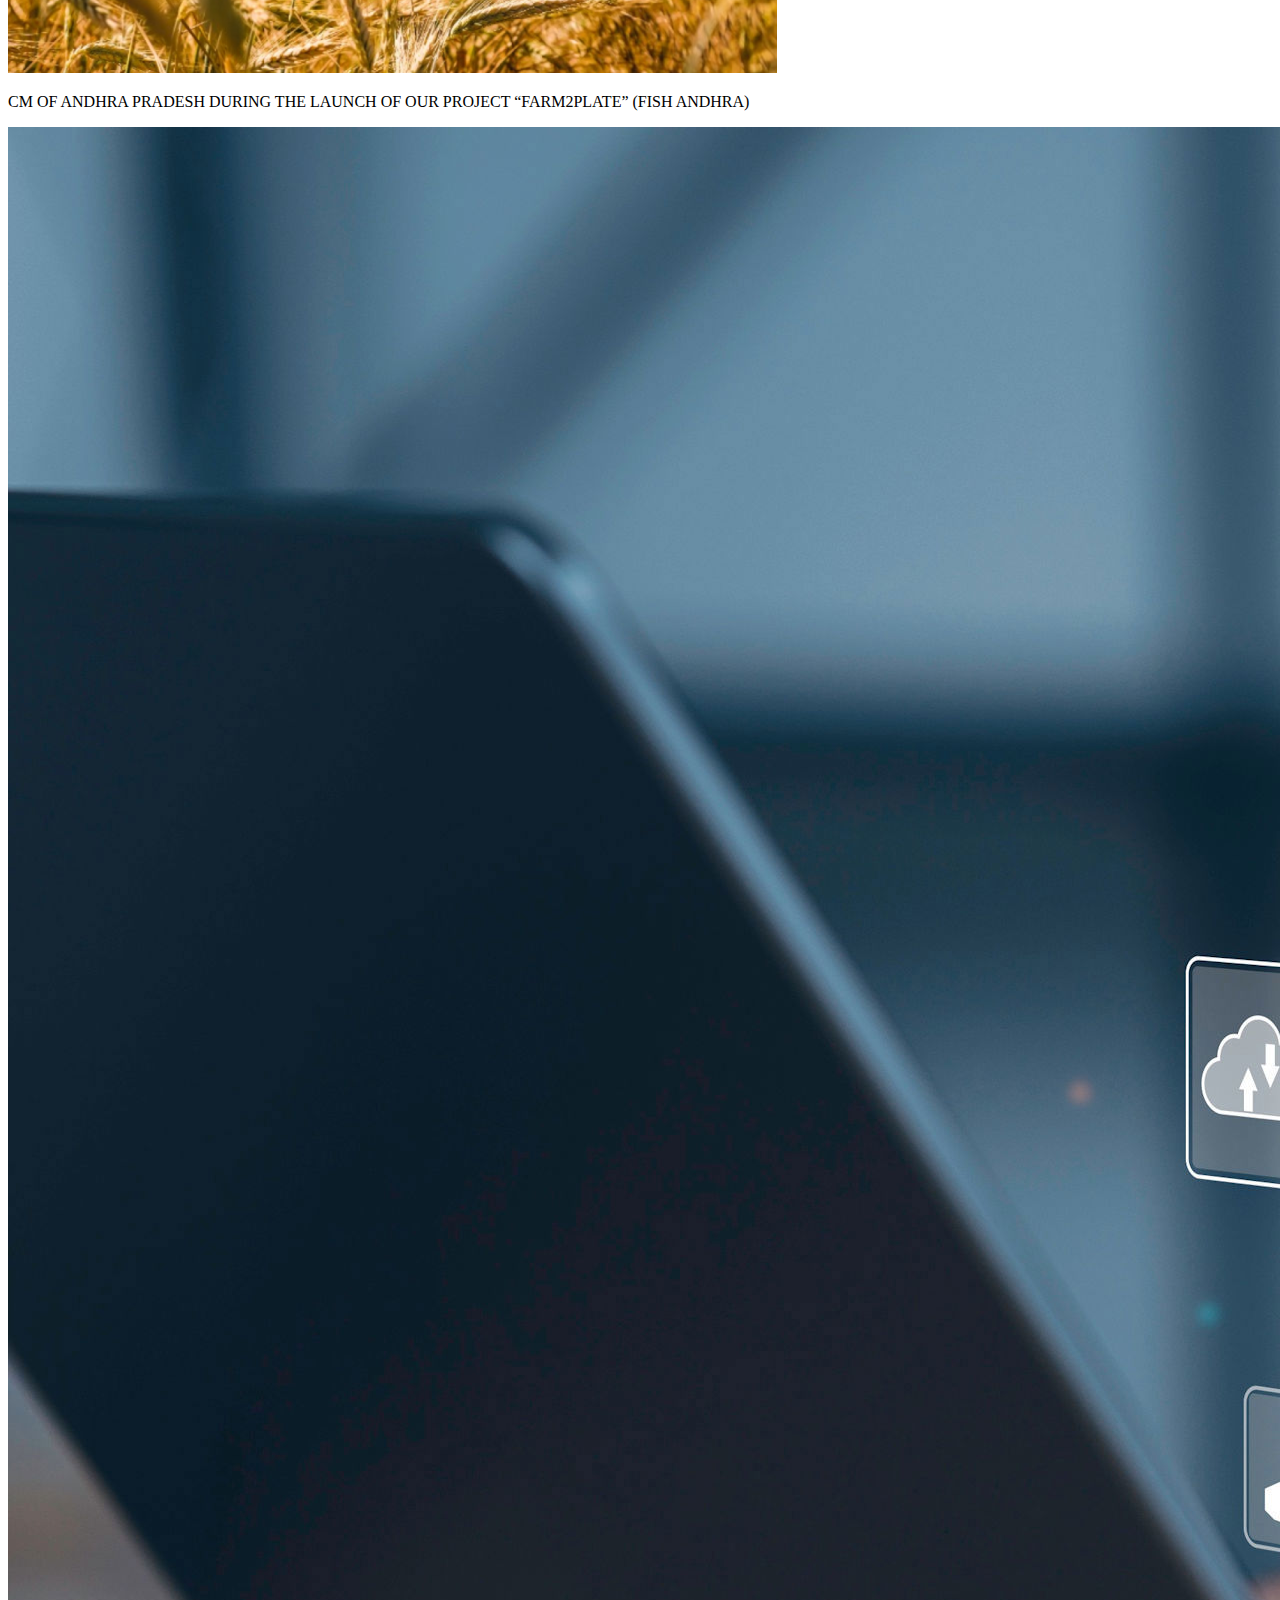
==== commit 4764acee: "Update and rename main.html to index.html" ====
--- a/index.html
+++ b/index.html
@@ -4,206 +4,409 @@
 <head>
     <meta charset="UTF-8">
     <meta name="viewport" content="width=device-width, initial-scale=1.0">
-    <title>Akiko Sherman Infotech</title>
-    <link href="https://cdn.jsdelivr.net/npm/tailwindcss@2.2.19/dist/tailwind.min.css" rel="stylesheet">
-
-    <script src="https://cdn.jsdelivr.net/npm/alpinejs@3.10.3/dist/cdn.min.js" defer></script>
-    <!-- Google Fonts -->
-    <link href="https://fonts.googleapis.com/css2?family=Montserrat:wght@100;400;700&display=swap" rel="stylesheet">
-    <!-- Font Awesome -->
-    <link rel="stylesheet" href="https://cdnjs.cloudflare.com/ajax/libs/font-awesome/6.0.0-beta3/css/all.min.css">
-    <link rel="stylesheet" href="style.css">
+    <title>Document</title>
+    <link rel="stylesheet" href="index.css">
+    <script src="https://cdnjs.cloudflare.com/ajax/libs/gsap/3.12.2/gsap.min.js"></script>
+    <script src="https://cdnjs.cloudflare.com/ajax/libs/gsap/3.12.2/ScrollTrigger.min.js"></script>
+    <link rel="stylesheet" href="https://cdnjs.cloudflare.com/ajax/libs/font-awesome/6.7.2/css/all.min.css" integrity="sha512-Evv84Mr4kqVGRNSgIGL/F/aIDqQb7xQ2vcrdIwxfjThSH8CSR7PBEakCr51Ck+w+/U6swU2Im1vVX0SVk9ABhg==" crossorigin="anonymous" referrerpolicy="no-referrer"
+    />
 </head>
 
 <body>
     <header>
-        <div class="logo">
-            <img src="assets/image 4.png" alt="Logo">
-            <h4>AKIKO SHERMAN INFOTECH</h4>
-        </div>
-        <nav>
-            <div class="hamburger" id="hamburger">
-                <i class="fas fa-bars"></i>
-            </div>
-            <ul>
-                <li><a href="#">The Company</a></li>
-                <li><a href="#">Solutions</a></li>
-                <li><a href="#">Blog</a></li>
-                <li><a href="#">Contact</a></li>
-                <li><a href="#">Technologies</a></li>
-            </ul>
-            <div class="mobile-menu" id="mobileMenu">
-                <ul>
-                    <li><a href="#">The Company</a></li>
-                    <li><a href="#">Solutions</a></li>
-                    <li><a href="#">Blog</a></li>
-                    <li><a href="#">Contact</a></li>
-                    <li><a href="#">Technologies</a></li>
-                </ul>
-            </div>
-        </nav>
+        <div class="mainlogo">
+            <img src="assets/image 4.png" alt="">
+            <a href="#" class="logo">AKIKO SHERMAN INFOTECH</a>
+        </div>
+        <div class="menu-btn" id="hamburger-menu"> </div>
+        <div class="navigation">
+
+
+
+            <div class="navigation-items" id="navigation-items">
+                <a href="">The Company</a>
+                <a href="">Solutions</a>
+                <a href="">Blog</a>
+                <a href="">Contact</a>
+                <a href="">Technologies</a>
+            </div>
+        </div>
     </header>
-
-    <section class="banner">
-        <div class="banner-overlay"></div>
-        <div class="banner-content">
-            <h1>E</h1>
-            <div class="banner-text">
-                <h2>GOVERNANCE</h2>
-            </div>
-        </div>
-        <div class="banner-text-content">
-            <p>Portfolio of more than 500 Web Applications / Portals for various Center & State Govt. Depts and PSUs</p>
-        </div>
-        <section class="stats-section">
-            <div class="stats-navigation">
-                <a href="#">Supply Chain</a>
-                <a href="#">E-Commerce</a>
-                <a href="#" class="active">E-Governance</a>
-                <a href="#">Cloud Solutions</a>
-                <a href="page4.html" target="_blank">Salesforce Implementation</a>
-            </div>
-            <div class="stats-boxes">
-                <div class="stats-box">
-                    <i class="fas fa-check-circle check-icon"></i>
-                    <h3>300+</h3>
-                    <p>Government Projects</p>
-                </div>
-                <div class="stats-box">
-                    <i class="fas fa-check-circle check-icon"></i>
-                    <h3>20+</h3>
-                    <p>Consultants</p>
-                </div>
-                <div class="stats-box">
-                    <i class="fas fa-check-circle check-icon"></i>
-                    <h3>200+</h3>
-                    <p>IT Professionals</p>
-                </div>
-                <div class="stats-box">
-                    <i class="fas fa-check-circle check-icon"></i>
-                    <h3>10+</h3>
-                    <p>Government Empanelments</p>
-                </div>
-            </div>
-            <div class="stats-description">
-                <p>With over 20 years of ICT experience, Akiko Sherman Infotech Pvt. Ltd. has developed 300+ eGovernance solutions for government departments and public sector entities, aligning with the Digital India mission. Pioneering the government digital
-                    space, our team of professionals collaborates with ministries to enhance solutions for better citizen engagement.</p>
-            </div>
-        </section>
+    <section class="home">
+        <img src="assets/bg.jpg" class="bg-slide active" alt="">
+        <img src="assets/bg.jpg" class="bg-slide" alt="">
+        <img src="assets/bg.jpg" class="bg-slide" alt="">
+        <img src="assets/bg.jpg" class="bg-slide" alt="">
+        <img src="assets/bg.jpg" class="bg-slide" alt="">
+        <div class="content active">
+            <!-- <p class="para-1">Powering your </p> -->
+            <h1>E-COMMERCE</h1>
+            <p class="para">The Comprehensive Agritech ERP Platform Streamlining Supply Chain and E-commerce Operations for Perishable Commodities</p>
+
+        </div>
+        <div class="content">
+            <!-- <p class="para-1">Build Seamless</p> -->
+            <h1>WEB & MOBILITY</h1>
+            <p class="para">The Comprehensive Agritech ERP Platform Streamlining Supply Chain and E-commerce Operations for Perishable Commodities</p>
+
+        </div>
+        <div class="content">
+            <!-- <p class="para-1">Transforming Public Services with</p> -->
+            <h1>E-GOVERNANCE</h1>
+            <p class="para">The Comprehensive Agritech ERP Platform Streamlining Supply Chain and E-commerce Operations for Perishable Commodities</p>
+
+        </div>
+        <div class="content">
+            <!-- <p class="para-1">Transforming Public Services with</p> -->
+            <h1>E-GOVERNANCE</h1>
+            <p class="para">The Comprehensive Agritech ERP Platform Streamlining Supply Chain and E-commerce Operations for Perishable Commodities</p>
+
+        </div>
+        <div class="content">
+            <!-- <p class="para-1">Transforming Public Services with</p> -->
+            <h1>E-GOVERNANCE</h1>
+            <p class="para">The Comprehensive Agritech ERP Platform Streamlining Supply Chain and E-commerce Operations for Perishable Commodities</p>
+
+        </div>
+
+        <div class="slider-navigation">
+            <div class="nav-btn"></div>
+            <div class="nav-btn"></div>
+            <div class="nav-btn"></div>
+            <div class="nav-btn"></div>
+            <div class="nav-btn"></div>
+        </div>
+
     </section>
-    <section class="carousel">
-        <h2 class="carousel-heading">KEY PROJECTS</h2>
-        <div class="carousel-container">
-            <div class="carousel-card">
-                <img src="assets/LAND_ACQUISTION.png" alt="Project 1">
-                <h3>LAND ACQUISITION</h3>
-                <p>National Portal to automate the land acquisition process developed for the Ministry of Road Transport and Highways, NHAI and NHIDCL.</p>
-                <p>Separate Workflow processing for MoRTH, NHAI & NHIDCL</p>
-                <p>OTP based Security; DSC based Approval</p>
-                <p>Upload of file received from e-gazette portal</p>
-                <p>Email & SMS Alert</p>
-                <p>PFMS Integrations</p>
-                <button>Learn More</button>
-            </div>
-            <div class="carousel-card">
-                <img src="assets/Group 1010110427 (1).png" alt="Project 2">
-                <h3>INFRACON</h3>
-                <p>National Portal for one-click technical evaluation of infrastructure consultancy firms and key personnel for infrastructure projects.</p>
-                <p>Stakeholders include the Ministry of Road Transport and Highways & various state PWD departments.</p>
-                <p>Registration: Online registration & profile update by Key Personnel & Firms and Associate Key Personnel</p>
-                <p>Interaction: Consultancy Firms can interact and associate for projects</p>
-
-                <button>Learn More</button>
-            </div>
-            <div class="carousel-card">
-                <img src="assets/Group 1010110429 (1).png" alt="Project 3">
-                <h3>OWC Dimensional / Over Weight Cargos</h3>
-                <p>Portal for Ministry of Road Transport & Highways allows user to get approval for movement of cargo on National & State Highways through Over Dimensional & Overweight Vehicles.</p>
-                <p>Interface for Registered Transporter to enter proposed trip details, Plot route on online map, and Payment of Applicable fee.</p>
-                <p>Interface for Regional Offices to approve/deny the permission.</p>
-                <button>Learn More</button>
-            </div>
-            <div class="carousel-card">
-                <img src="assets/NOC.png" alt="Project 4">
-                <h3>NOC</h3>
-                <p>Portal for Access and Utility Permission including Industrial & Public Utilities (OFC, Pipelines, Wires etc.) Wayside Amenities & such other facilities along the National Highways.</p>
-                <p>An online platform for the public to apply for access to private property, retail outlets, or utility service installations along/across the ROW. Users can track application status and respond to queries.</p>
-                <p>Interface for Highway Administration Offices for Workflow based processing of applications within the agency.</p>
-                <button>Learn More</button>
-            </div>
-            <div class="carousel-card">
-                <img src="assets/Group 1010110430.png" alt="Project 5">
-                <h3>BRO</h3>
-                <p>BRO Job monitoring system has been developed to help BRO and other authorized stakeholders keep update progress of various jobs, tasks and schedules. Jobs are defined at project level and its execution entry is done at RCC level. Data
-                    flows from the field level to top level through a proper workflow based approval mechanism.</p>
-                <p>Preparation of interface for adding master data, office hierarchy, user management, Scheme-wise annual targets under various project offices, Job definition and pre-construction activities, BRO roads along with stretch-wise details, road
-                    definition.
+    <section class="sec-2">
+        <div class="solution">
+            <h2>CUTTING EDGE SOLUTIONS TAILORED FOR YOUR NEEDS</h2>
+            <p>A perfect blend of strategy, design, marketing and digital expertise.</p>
+        </div>
+
+        <div class="container">
+            <!-- Left Content -->
+            <div class="left-container" id="left-container">
+                <div class="circle-overlay">
+                    <div class="circle1"></div>
+                    <div class="circle2"></div>
+                    <div class="circle3"></div>
+                    <div class="circle4"></div>
+                    <div class="circle5"></div>
+                    <div class="circle6"></div>
+                </div>
+                <div class="content" id="content">
+                    <h1>Web & Mobility</h1>
+                    <p>With 20 years of experience, we deliver custom web applications and cross-platform mobile solutions for seamless, anytime, anywhere access.</p>
+                    <button class="read-more-btn">READ MORE</button>
+                </div>
+            </div>
+
+            <!-- Right Menu -->
+            <div class="right-container">
+                <div class="vertical-menu">
+                    <button onclick="updateContent('Web & Mobility', 'With 20 years of experience, we deliver custom web applications and cross-platform mobile solutions for seamless, anytime, anywhere access.', 'assets/smartphone-with-user-interface-concept 1 (2).png')"
+                        class="active">Web & Mobility</button>
+                    <button onclick="updateContent('E-Governance', 'Portfolio of more than 500 Web Applications / Portals for various Center & State Govt. Depts and PSUs', 'assets/egov (1).png')">E-Governance</button>
+                    <button onclick="updateContent('E-Commerce', 'Shaping retail experiences with comprehensive E-Commerce solutions for seamless online transactions and customer satisfaction.', 'assets/ecom (1).png')">E-Commerce</button>
+                    <button onclick="updateContent('Cloud Solutions', 'Experience  flexible cost-efficiency, scalability, and robust security with our  cloud solutions, driving innovation & growth for your business.', 'assets/cloudsol (1).png')">Cloud Solutions</button>
+                    <button onclick="updateContent('Salesforce Implementation', 'Unlock business potential through streamlined Salesforce implementation, elevating productivity and customer engagement.', 'assets/salesforce (1).png')">Salesforce Implementation</button>
+                    <button onclick="updateContent('Business Intelligence', 'Shaping retail experiences with comprehensive E-Commerce solutions for seamless online transactions and customer satisfaction.', 'assets/s&s.png')">Business Intelligence</button>
+                    <button onclick="updateContent('Staffing & Support', 'Connecting talent with opportunity, our staffing and support service ensures seamless workforce solutions for business success.', 'assets/s&s (1).png')">Staffing & Support</button>
+                    <button onclick="updateContent('AI & ML', 'Elevating businesses through our AI/ML services, unlocking the power of data for intelligent decision-making and innovation.', 'assets/ai ml (1).png')">AI & ML</button>
+                    <button onclick="updateContent('Web & Mobility', 'With 20 years of experience, we deliver custom web applications and cross-platform mobile solutions for seamless, anytime, anywhere access.', 'assets/smartphone-with-user-interface-concept 1 (2).png')">Web & Mobility</button>
+                    <button onclick="updateContent('E-Governance', 'Portfolio of more than 500 Web Applications / Portals for various Center & State Govt. Depts and PSUs', 'assets/egov (1).png')">E-Governance</button>
+                    <button onclick="updateContent('E-Commerce', 'Shaping retail experiences with comprehensive E-Commerce solutions for seamless online transactions and customer satisfaction.', 'assets/ecom (1).png')">E-Commerce</button>
+                    <button onclick="updateContent('Cloud Solutions', 'Experience  flexible cost-efficiency, scalability, and robust security with our  cloud solutions, driving innovation & growth for your business.', 'assets/cloudsol (1).png')">Cloud Solutions</button>
+                    <button onclick="updateContent('Salesforce Implementation', 'Unlock business potential through streamlined Salesforce implementation, elevating productivity and customer engagement.', 'assets/salesforce (1).png')">Salesforce Implementation</button>
+                    <button onclick="updateContent('Business Intelligence', 'Shaping retail experiences with comprehensive E-Commerce solutions for seamless online transactions and customer satisfaction.', 'assets/s&s.png')">Business Intelligence</button>
+                    <button onclick="updateContent('Staffing & Support', 'Connecting talent with opportunity, our staffing and support service ensures seamless workforce solutions for business success.', 'assets/s&s (1).png')">Staffing & Support</button>
+                    <button onclick="updateContent('AI & ML', 'Elevating businesses through our AI/ML services, unlocking the power of data for intelligent decision-making and innovation.', 'assets/ai ml (1).png')">AI & ML</button>
+
+                </div>
+            </div>
+        </div>
+        <!-- <span class="arrow left-arrow" onclick="scrollLeft()">&larr;</span>
+        <span class="arrow right-arrow" onclick="scrollRight()">&rarr;</span> -->
+
+
+    </section>
+    <!-- Section 3 -->
+    <section class="sec-3 scroll-animation">
+        <div class="main-container">
+            <!-- Header Section -->
+            <div class="header-section scroll-animation">
+                <h1>
+                    <span>TRANSFORMING</span>
+                    <span>BUSINESS THROUGH</span>
+                    <span>TECHNOLOGY</span>
+                    <span>INNOVATION</span>
+                </h1>
+                <p class="cmmi">
+                    We are proud to be a CMMI Level 3 service provider.
+
                 </p>
-                <button>Learn More</button>
-            </div>
-            <div class="carousel-card">
-                <img src="image6.jpg" alt="Project 6">
-                <h3>Project 6</h3>
-                <p>Short description about the sixth project.</p>
-                <button>Learn More</button>
-            </div>
-        </div>
-        <div class="dots">
-            <span class="dot" data-slide="0"></span>
-            <span class="dot" data-slide="1"></span>
-            <span class="dot" data-slide="2"></span>
-            <span class="dot" data-slide="3"></span>
-            <span class="dot" data-slide="4"></span>
-            <!-- 5th dot -->
-        </div>
-
-
+                <img src="assets/cmmi2.png" alt="CMMI">
+            </div>
+
+            <!-- Why Choose Us Section -->
+            <div class="why-choose-us scroll-animation">
+                <h2>Why Choose Us?</h2>
+                <p>
+                    With more than 20 years of ICT experience and a portfolio of more than 300 eGovernance solutions / projects successfully developed for various center & state government departments and public sector undertakings, Akiko Sherman Infotech has always been
+                    at the forefront of delivering best in class services to its clients in line with the digital india mission and has been a pioneer in government digital space. In the rapidly evolving ICT industry with its focus on change,ever increasing
+                    complexity, sophistication, and multi disciplinary crossware expertise we have sincerely strived to"make a difference" for each client we have been involved with.
+                </p>
+
+            </div>
+
+            <!-- Clients Section -->
+            <div class="clients-section-title scroll-animation">
+                <p>Clients That Trust Us</p>
+            </div>
+            <div class="full-width-container">
+
+            </div>
+            <div class="clients-section">
+                <div class="clients-row">
+                    <!-- Client Logos -->
+                    <div class="client">
+                        <img src="assets/indianair (1).png" alt="Client 1">
+                        <p>Indian Air Force</p>
+                    </div>
+                    <div class="client">
+                        <img src="assets/mod.png" alt="Client 2">
+                        <p>Ministry of Home Affairs</p>
+                    </div>
+                    <div class="client">
+                        <img src="assets/nic.png" alt="Client 3">
+                        <p>National Informatics Center Services INC.</p>
+                    </div>
+                    <div class="client">
+                        <img src="assets/mod.png" alt="Client 4">
+                        <p>Ministry of Defense</p>
+                    </div>
+                    <div class="client">
+                        <img src="assets/rajarammohun.png" alt="Client 5">
+                        <p>Raja RamMohan Roy National Agency</p>
+                    </div>
+                    <div class="client">
+                        <img src="assets/mod.png" alt="Client 6">
+                        <p>Ministry of Health & Family Welfare</p>
+                    </div>
+                    <div class="client">
+                        <img src="assets/coucilofarchitecture.png" alt="Client 7">
+                        <p>Council of Architecture</p>
+                    </div>
+                    <!-- Duplicate items for seamless scrolling -->
+                    <div class="client">
+                        <img src="assets/mod.png" alt="Client 1">
+                        <p>Ministry of AYUSH</p>
+                    </div>
+                    <div class="client">
+                        <img src="assets/indian army.png" alt="Client 2">
+                        <p>Indian Army</p>
+                    </div>
+                    <div class="client">
+                        <img src="assets/sashtra seema bal.png" alt="Client 1">
+                        <p>Sashastra Seema Bal</p>
+                    </div>
+                    <div class="client">
+                        <img src="assets/mod.png" alt="Client 2">
+                        <p>Ministry of Road Transport & Highways</p>
+                    </div>
+                    <div class="client">
+                        <img src="assets/mod.png" alt="Client 3">
+                        <p>Ministry of Mines</p>
+                    </div>
+                    <div class="client">
+                        <img src="assets/border of roads.png" alt="Client 4">
+                        <p>Border Roads Organization</p>
+                    </div>
+                    <div class="client">
+                        <img src="assets/mod.png" alt="Client 5">
+                        <p>Ministry of Commerce & Industry</p>
+                    </div>
+                    <div class="client">
+                        <img src="assets/himachalpradeshstatedisaster.png" alt="Client 6">
+                        <p>Himachal Pradesh State Disaster Management</p>
+                    </div>
+                    <div class="client">
+                        <img src="assets/coucilofarchitecture.png" alt="Client 7">
+                        <p>Council of Architecture</p>
+                    </div>
+                    <!-- Duplicate items for seamless scrolling -->
+                    <div class="client">
+                        <img src="assets/mod.png" alt="Client 1">
+                        <p>Union Public Service Commission</p>
+                    </div>
+                    <div class="client">
+                        <img src="assets/minofwomen.png" alt="Client 2">
+                        <p>Ministry of Woman & Child development</p>
+                    </div>
+                    <div class="client">
+                        <img src="assets/railindiatech.png" alt="Client 2">
+                        <p>Rail India Technical & Economic Services</p>
+                    </div>
+                    <div class="client">
+                        <img src="assets/himavhalpradeg.png" alt="Client 2">
+                        <p>Himachal Pradesh State Electronics</p>
+                    </div>
+                    <div class="client">
+                        <img src="assets/sftwaretechpoi.png" alt="Client 2">
+                        <p>Software Technology Parks of India</p>
+                    </div>
+                    <div class="client">
+                        <img src="assets/punjabstate.png" alt="Client 2">
+                        <p>Punjab State E-Governance Society</p>
+                    </div>
+
+
+                </div>
+
+            </div>
+        </div>
+
+
+        </div>
     </section>
-    <div class="container">
-
-        <div class="offerings">
-            <div class="title">KEY OFFERINGS</div>
-            <div class="offering">
-                <img src="assets/Rectangle 3474313.png" alt="Web and Mobile Solutions">
-                <h3>Web and Mobile Solutions</h3>
-            </div>
-            <div class="offering">
-                <img src="assets/Rectangle 3474305.png" alt="GIGW Compliant Websites">
-                <h3>GIGW Compliant Websites</h3>
-            </div>
-            <div class="offering">
-                <img src="assets/Rectangle 3474314.png" alt="Technology Staffing">
-                <h3>Technology Staffing</h3>
-            </div>
-        </div>
-        <div class="divider"></div>
-        <div class="offerings">
-            <div class="offering">
-                <img src="assets/Rectangle 3474314.png" alt="Citizen Centric Solutions">
-                <h3>Citizen Centric Solutions</h3>
-            </div>
-
-            <div class="offering">
-                <img src="assets/Rectangle 3474315.png" alt="MIS, Dashboards, Analytics">
-                <h3>MIS, Dashboards, Analytics</h3>
-            </div>
-            <div class="offering">
-                <img src="assets/Rectangle 3474316.png" alt="MIS, Dashboards, Analytics">
-                <h3>Multilingual CMS</h3>
-            </div>
-            <div class="offering">
-            </div>
-
-
-
-        </div>
-
-    </div>
-    </div>
-    <script src="script.js"></script>
+    <section class="section-4">
+        <div class="portfolio-section scroll-animation">
+            <div class="portfolio-content">
+                <h1>OUR PORTFOLIO</h1>
+                <h2>Showcasing our successful projects and client success stories</h2>
+                <p>For over two decades, Akiko Sherman Infotech has pioneered government digital solutions, delivering best-in-class services to clients.</p>
+                <p>With 300+ successful EGovernance projects, we align with the digital India mission and prioritize client satisfaction.</p>
+                <button class="explore-btn">EXPLORE</button>
+            </div>
+            <div class="portfolio-slider">
+                <div class="slider-container">
+                    <div class="slider-item">
+                        <img src="assets/Rectangle 150.png" alt="Infracon">
+                        <div class="slider-item-content">
+                            <h3>INFRACON</h3>
+                            <p>Ministry of Road Transport & Highways</p>
+                            <a href="http://infracon.nic.in/">URL: http://infracon.nic.in/</a>
+                            <button class="view-btn">VIEW</button></div>
+                        <div class="progress-bar"></div>
+                    </div>
+                    <div class="slider-item">
+                        <img src="assets/landacquistion (1).png" alt="Land Acquisition">
+                        <div class="slider-item-content">
+                            <h3>LAND AQUISATION</h3>
+                            <p>Ministry of Road Transport & Highways</p>
+                            <a href="http://bhoomirashi.gov.in/">URL: http://bhoomirashi.gov.in/</a><button class="view-btn">VIEW</button></div>
+                        <div class="progress-bar"></div>
+                    </div>
+                    <div class="slider-item">
+                        <img src="assets/EPACE.png" alt="Infracon">
+                        <div class="slider-item-content">
+                            <h3>EPACE</h3>
+                            <p>Ministry of Road Transport & Highways</p>
+                            <a href="http://epace.nic.in/">URL: http://epace.nic.in/</a><button class="view-btn">VIEW</button></div>
+                        <div class="progress-bar"></div>
+                    </div>
+                    <div class="slider-item">
+                        <img src="assets/TAMRA.png" alt="Land Acquisition">
+                        <div class="slider-item-content">
+                            <h3>TAMRA</h3>
+                            <p>Ministry of Road Transport & Highways</p>
+                            <a href="http://tamra.gov.in/mom.php">URL: http://tamra.gov.in/mom.php</a><button class="view-btn">VIEW</button></div>
+                        <div class="progress-bar"></div>
+                    </div>
+                </div>
+            </div>
+            <button class="arrow left" onclick="prevSlide()">&#8249;</button>
+            <button class="arrow right" onclick="nextSlide()">&#8250;</button>
+        </div>
+
+    </section>
+    <section class="custom-section-bg scroll-animation">
+        <div class="custom-content-wrapper">
+            <div class="custom-text-container">
+                <h1 class="custom-heading">Unlock Your Career Potential with Akiko Sherman Infotech.</h1>
+                <p class="custom-paragraph">
+                    As a leading global company specializing in innovative IT solutions, we provide a dynamic and inclusive environment that nurtures growth, encourages creativity, and values diversity. Whether you're an experienced professional seeking exciting challenges
+                    or a fresh graduate looking to launch your career, we offer a range of opportunities that will help you unlock your full potential.
+                </p>
+                <button class="custom-cta-button">APPLY FOR JOB</button>
+            </div>
+        </div>
+    </section>
+    <h2 class="blog-title-custom scroll-animation">READ MORE FROM OUR BLOGS</h2>
+
+    <section class="blog-section-custom scroll-animation">
+        <div class="blog-container-custom scroll-animation">
+            <!-- Left Content -->
+            <div class="blog-main-custom">
+                <img src="assets/blogmain.png" alt="Blog Image" class="blog-image-custom scroll-animation" id="main-image-custom">
+                <div class="blog-info-custom">
+                    <h3 id="main-title-custom scroll-animation">CM OF ANDHRA PRADESH DURING THE LAUNCH OF OUR PROJECT “FARM2PLATE” (FISH ANDHRA)</h3>
+                    <p id="main-description-custom scroll-animation">Farm2Plate is a one-stop Agritech ERP Platform to simplify Supply Chain and E-commerce needs for the Perishable commodities...</p>
+                    <button class="read-more-btn-custom scroll-animation">READ MORE</button>
+                </div>
+            </div>
+
+            <!-- Right Blog List -->
+            <div class="blog-list-custom scroll-animation">
+                <div class="blog-item-custom" onclick="changeBlog('assets/blog2.jpg', 'THE FUTURE OF AI IN HEALTHCARE', 'Explore how AI is reshaping the healthcare industry with groundbreaking innovations....')">
+                    <img src="assets/blog2.jpg" alt="Blog Thumbnail">
+                    <p class="blog-text-head">10 NEW TOOLS TO AUTOMATE YOUR BUSINESS USING AI</p>
+                </div>
+
+                <div class="blog-item-custom" onclick="changeBlog('assets/blog3.jpg', 'THE FUTURE OF AI IN HEALTHCARE', 'Explore how AI is reshaping the healthcare industry with groundbreaking innovations....')">
+                    <img src="assets/blog3.jpg" alt="Blog Thumbnail">
+                    <p class="blog-text-head">10 NEW TOOLS TO AUTOMATE YOUR BUSINESS USING AI</p>
+                </div>
+
+                <div class="blog-item-custom" onclick="changeBlog('assets/blog4.jpg', 'THE FUTURE OF AI IN HEALTHCARE', 'Explore how AI is reshaping the healthcare industry with groundbreaking innovations.......')">
+                    <img src="assets/blog4.jpg" alt="Blog Thumbnail">
+                    <p class="blog-text-head">T10 NEW TOOLS TO AUTOMATE YOUR BUSINESS USING AI</p>
+                </div>
+
+                <div class="blog-item-custom" onclick="changeBlog('assets/blogmain.png', 'CM OF ANDHRA PRADESH DURING THE LAUNCH OF OUR PROJECT “FARM2PLATE” (FISH ANDHRA)', 'Farm2Plate is a one-stop Agritech ERP Platform to simplify Supply Chain and E-commerce needs for the Perishable commodities.......')">
+                    <img src="assets/blogmain.png" alt="Blog Thumbnail">
+                    <p class="blog-text-head">CM OF ANDHRA PRADESH DURING THE LAUNCH OF OUR PROJECT “FARM2PLATE” (FISH ANDHRA)</p>
+                </div>
+
+                <div class="blog-item-custom" onclick="changeBlog('assets/blog4.jpg', 'THE FUTURE OF AI IN HEALTHCARE', 'Explore how AI is reshaping the healthcare industry with groundbreaking innovations.')">
+                    <img src="assets/blog2.jpg" alt="Blog Thumbnail">
+                    <p class="blog-text-head">10 NEW TOOLS TO AUTOMATE YOUR BUSINESS USING AI/p>
+                </div>
+            </div>
+        </div>
+    </section>
+
+    <section class="contact-section scroll-animation">
+        <div class="contact-container">
+            <div class="contact-left scroll-animation">
+                <h2>LET'S CONNECT</h2>
+                <p>HAVE A UNIQUE IDEA?<br>WANT TO REVAMP YOUR DIGITAL PRODUCT?<br>LET US KNOW!</p>
+                <button class="contact-btn">SEND MESSAGE</button>
+            </div>
+            <div class="contact-right scroll-animation">
+                <form>
+                    <label>Your Name</label>
+                    <input type="text" required>
+
+                    <label>Phone Number</label>
+                    <input type="tel" required>
+
+                    <label>Email Address</label>
+                    <input type="email" required>
+
+                    <label>Company/Organization Name</label>
+                    <input type="text" required>
+
+                    <label>Your Message</label>
+                    <textarea required></textarea>
+                </form>
+            </div>
+        </div>
+    </section>
     <footer>
         <div class="footer-container">
-            <div class="footer-section">
+            <div class="footer-section1 company-info">
                 <img src="assets/image 4.png" alt="Akiko Sherman Infotech Logo" class="footer-logo">
                 <h2>Akiko Sherman Infotech</h2>
                 <p>Akiko Sherman Infotech is an independent division under Sherman group of companies. With more than 20 years of experience, the company has successfully delivered over 300 IT Projects for various Central and State Govt. Depts, PSUs and
@@ -244,9 +447,244 @@
                     <li><a href="#">Terms of Use</a></li>
                 </ul>
             </div>
-        </div>
-        <p class="copyright">&copy; All Rights Reserved, Akiko Sherman Infotech, 2023.</p>
+            <div class="footer-section contact">
+                <h3>Follow Us on Social Media</h3>
+                <div class="social-icons">
+                    <a href="#"><i class="fab fa-instagram"></i></a>
+                    <a href="#"><i class="fab fa-twitter"></i></a>
+                    <a href="#"><i class="fab fa-linkedin"></i></a>
+                    <a href="#"><i class="fab fa-facebook"></i></a>
+                </div>
+                <h3>Reach Out to Us</h3>
+                <p>011-23684079</p>
+                <p><a href="mailto:suvidit@shermanindia.com">suvidit@shermanindia.com</a></p>
+                <p><a href="mailto:manu@shermanindia.com">manu@shermanindia.com</a></p>
+            </div>
+        </div>
+        <p class="copyright"><span class="copyright-symbol">&copy;</span> All Rights Reserved, Akiko Sherman Infotech, 2023.</p>
+
     </footer>
+    <script>
+        gsap.registerPlugin(ScrollTrigger);
+
+        gsap.to(".portfolio-content", {
+            opacity: 1,
+            y: 0,
+            duration: 1.5,
+            ease: "power3.out",
+            scrollTrigger: {
+                trigger: ".portfolio-content",
+                start: "top 80%",
+                toggleActions: "play none none reverse"
+            }
+        });
+
+        gsap.to(".explore-btn", {
+            opacity: 1,
+            scale: 1,
+            duration: 1,
+            delay: 0.5,
+            ease: "back.out(1.7)",
+            scrollTrigger: {
+                trigger: ".portfolio-content",
+                start: "top 80%",
+                toggleActions: "play none none reverse"
+            }
+        });
+
+        gsap.to(".portfolio-slider", {
+            opacity: 1,
+            x: 0,
+            duration: 1.5,
+            ease: "power3.out",
+            scrollTrigger: {
+                trigger: ".portfolio-slider",
+                start: "top 90%",
+                toggleActions: "play none none reverse"
+            }
+        });
+
+        gsap.to(".slider-item", {
+            opacity: 1,
+            scale: 1,
+            duration: 1.2,
+            stagger: 0.3,
+            ease: "power2.out",
+            scrollTrigger: {
+                trigger: ".portfolio-slider",
+                start: "top 85%",
+                toggleActions: "play none none reverse"
+            }
+        });
+        let currentIndex = 0;
+
+        function nextSlide() {
+            const sliderContainer = document.querySelector('.slider-container');
+            const totalSlides = document.querySelectorAll('.slider-item').length;
+            currentIndex = (currentIndex + 1) % totalSlides;
+            sliderContainer.style.transform = `translateX(-${currentIndex * 66.67}%)`;
+            resetProgress();
+        }
+
+        function prevSlide() {
+            const sliderContainer = document.querySelector('.slider-container');
+            const totalSlides = document.querySelectorAll('.slider-item').length;
+            currentIndex = (currentIndex - 1 + totalSlides) % totalSlides;
+            sliderContainer.style.transform = `translateX(-${currentIndex * 66.67}%)`;
+            resetProgress();
+        }
+
+        function resetProgress() {
+            document.querySelectorAll('.progress-bar').forEach(bar => bar.style.width = '0');
+            setTimeout(() => document.querySelectorAll('.progress-bar')[currentIndex].style.width = '100%', 50);
+        }
+        resetProgress();
+        const btns = document.querySelectorAll(".nav-btn");
+        const slides = document.querySelectorAll(".bg-slide");
+        const contents = document.querySelectorAll(".content");
+        let currentindex = 0;
+        const totalSlides = slides.length;
+
+        function sliderNav(index) {
+            btns.forEach((btn) => btn.classList.remove("active"));
+            slides.forEach((slide) => slide.classList.remove("active"));
+            contents.forEach((content) => content.classList.remove("active"));
+
+            btns[index].classList.add("active");
+            slides[index].classList.add("active");
+            contents[index].classList.add("active");
+
+            // Add transition effect to heading and paragraph
+            const heading = contents[index].querySelector("h1");
+            const paragraph = contents[index].querySelector(".para");
+
+
+            heading.style.opacity = "0";
+            heading.style.transform = "translateY(20px)";
+            paragraph.style.opacity = "0";
+            paragraph.style.transform = "translateY(20px)";
+
+            setTimeout(() => {
+                heading.style.opacity = "1";
+                heading.style.transform = "translateY(0)";
+                paragraph.style.opacity = "1";
+                paragraph.style.transform = "translateY(0)";
+
+            }, 300); // Delayed transition after slide appears
+        }
+
+        function autoSlide() {
+            currentindex = (currentindex + 1) % totalSlides;
+            sliderNav(currentindex);
+        }
+
+        // Show the first slide on load with clip-path effect
+        window.addEventListener("load", () => {
+            slides[0].classList.add("active");
+            contents[0].classList.add("active");
+            btns[0].classList.add("active");
+
+            setTimeout(() => {
+                const heading = contents[0].querySelector("h1");
+                const paragraph = contents[0].querySelector(".para"); // 'index' is undefined
+                <!--  -->
+
+                heading.style.opacity = "1";
+                heading.style.transform = "translateY(0)";
+                paragraph.style.opacity = "1";
+                paragraph.style.transform = "translateY(0)";
+
+            }, 300);
+        });
+
+
+        let slideInterval = setInterval(autoSlide, 5000);
+
+        btns.forEach((btn, i) => {
+            btn.addEventListener("click", () => {
+                clearInterval(slideInterval);
+                sliderNav(i);
+                currentindex = i;
+                slideInterval = setInterval(autoSlide, 3000);
+            });
+        });
+
+
+        function updateContent(title, description, backgroundImage) {
+            const leftContainer = document.getElementById('left-container');
+            const content = document.getElementById('content');
+
+            content.style.opacity = 0;
+
+            setTimeout(() => {
+                content.innerHTML = `<h1>${title}</h1><p>${description}</p><button class="read-more-btn">READ MORE</button>`;
+                leftContainer.style.background = `url('${backgroundImage}') no-repeat center center/cover`;
+                content.style.opacity = 1;
+            }, 300);
+
+            document.querySelectorAll('.vertical-menu button').forEach(btn => btn.classList.remove('active'));
+            event.target.classList.add('active');
+        }
+        document.addEventListener("DOMContentLoaded", () => {
+            const scrollElements = document.querySelectorAll(".scroll-animation");
+
+            const observerOptions = {
+                threshold: 0.1,
+            };
+
+            const scrollObserver = new IntersectionObserver((entries, observer) => {
+                entries.forEach((entry) => {
+                    if (entry.isIntersecting) {
+                        entry.target.classList.add("animate");
+                        observer.unobserve(entry.target); // Optional: Stop observing after animation
+                    }
+                });
+            }, observerOptions);
+
+            scrollElements.forEach((element) => {
+                scrollObserver.observe(element);
+            });
+        });
+
+        function changeBlog(image, title, description) {
+            // Get the left content elements
+            const mainImage = document.querySelector('#main-image-custom'); // Correct ID selector
+            const mainTitle = document.querySelector('#main-title-custom'); // Correct ID selector
+            const mainDescription = document.querySelector('#main-description-custom'); // Correct ID selector
+
+            // Check if elements exist
+            if (!mainImage || !mainTitle || !mainDescription) {
+                console.error('Error: One or more elements are not found in the DOM.');
+                return;
+            }
+
+            // Add smooth transitions
+            mainImage.style.transition = "opacity 0.3s ease-in-out";
+            mainTitle.style.transition = "opacity 0.3s ease-in-out";
+            mainDescription.style.transition = "opacity 0.3s ease-in-out";
+
+            // Fade-out effect
+            mainImage.style.opacity = 0;
+            mainTitle.style.opacity = 0;
+            mainDescription.style.opacity = 0;
+
+            setTimeout(() => {
+                // Preload the image to avoid flickering
+                const img = new Image();
+                img.src = image;
+                img.onload = () => {
+                    mainImage.src = image;
+                    mainTitle.textContent = title;
+                    mainDescription.textContent = description;
+
+                    // Fade-in effect
+                    mainImage.style.opacity = 1;
+                    mainTitle.style.opacity = 1;
+                    mainDescription.style.opacity = 1;
+                };
+            }, 300);
+        }
+    </script>
 
 
 </body>
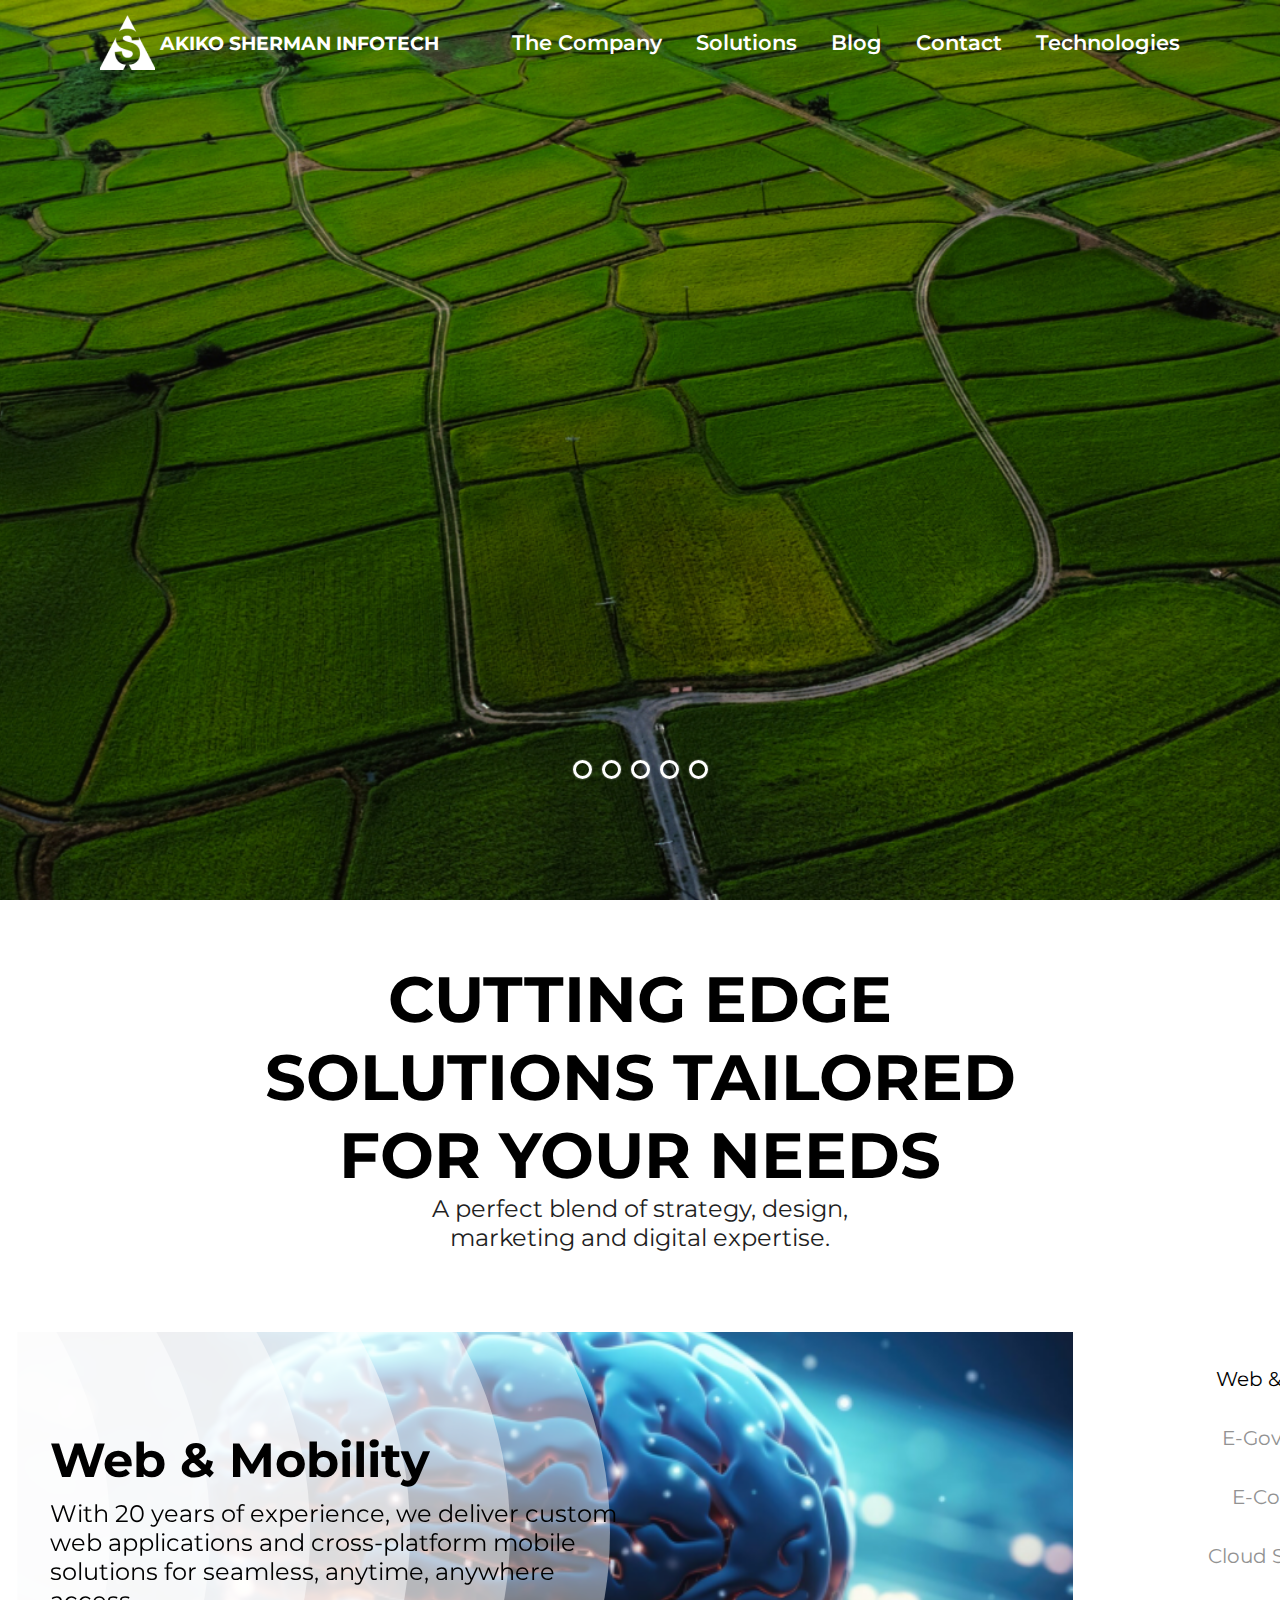
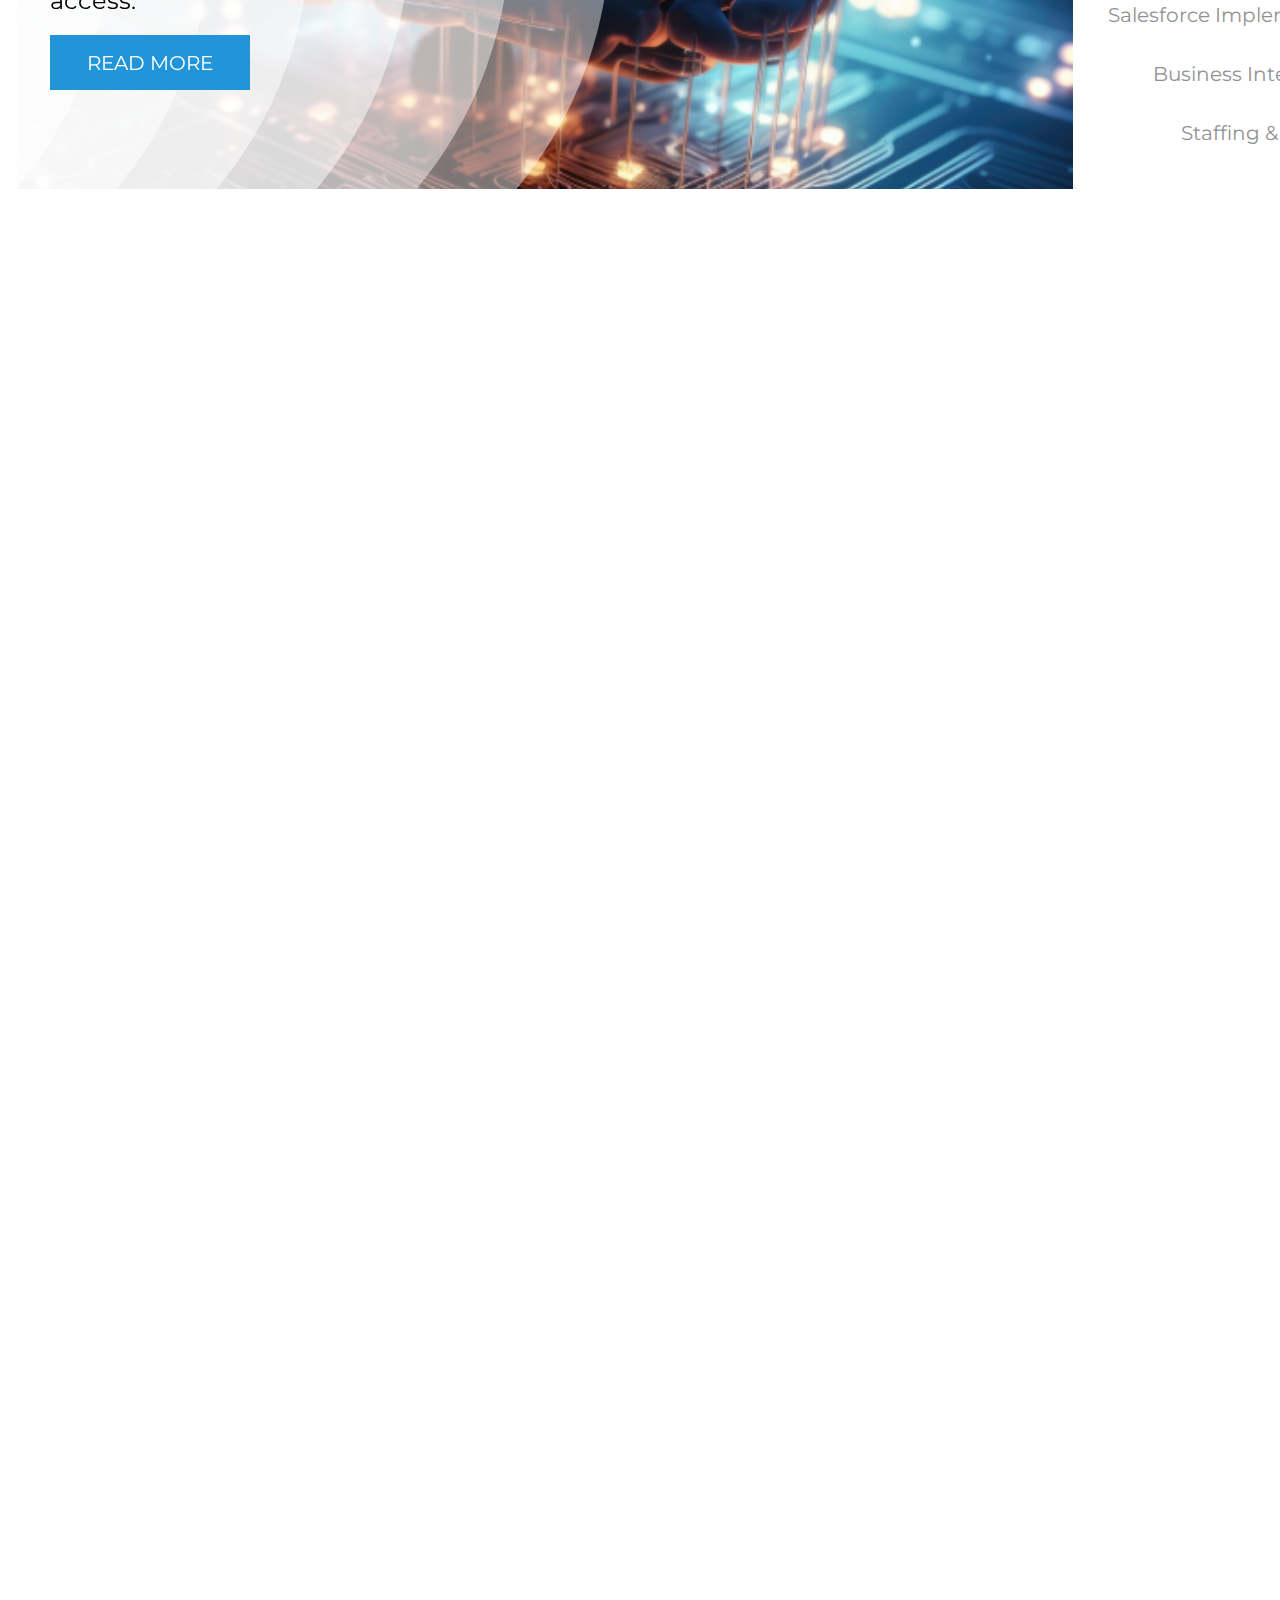
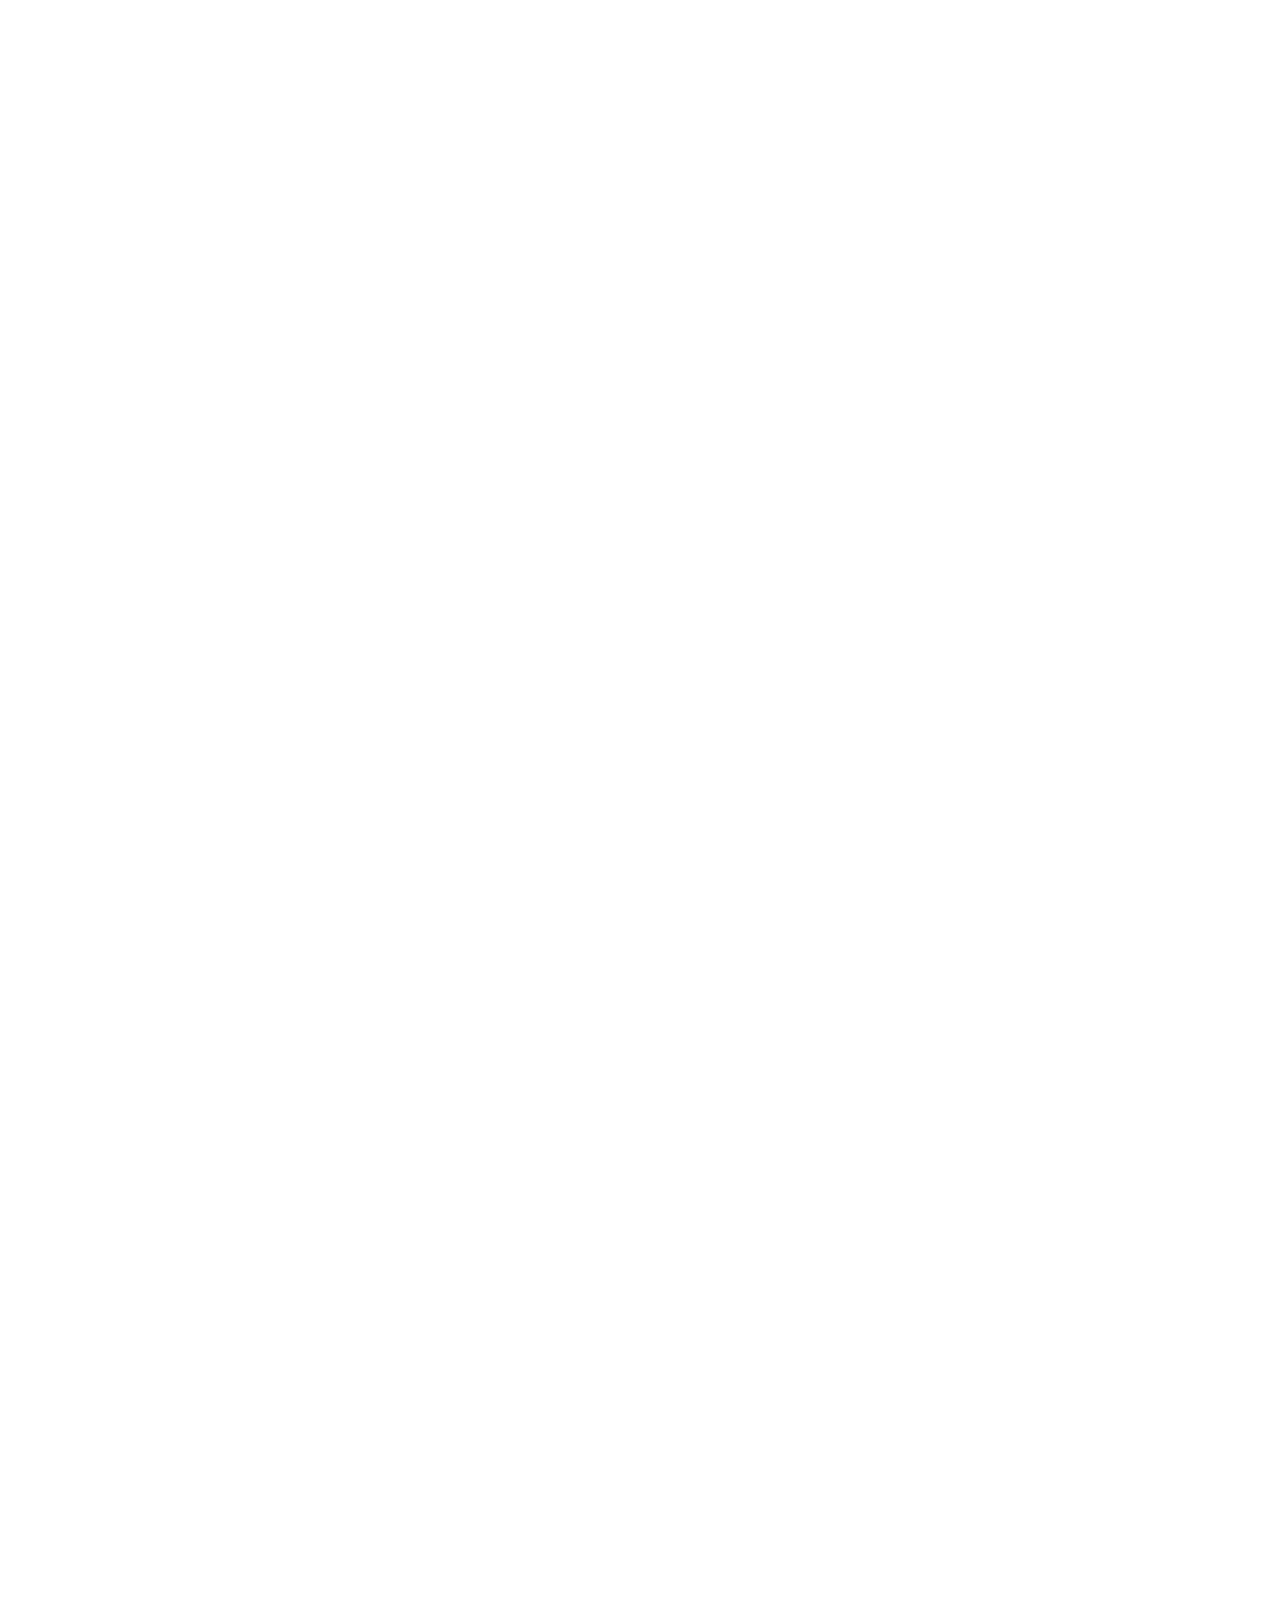
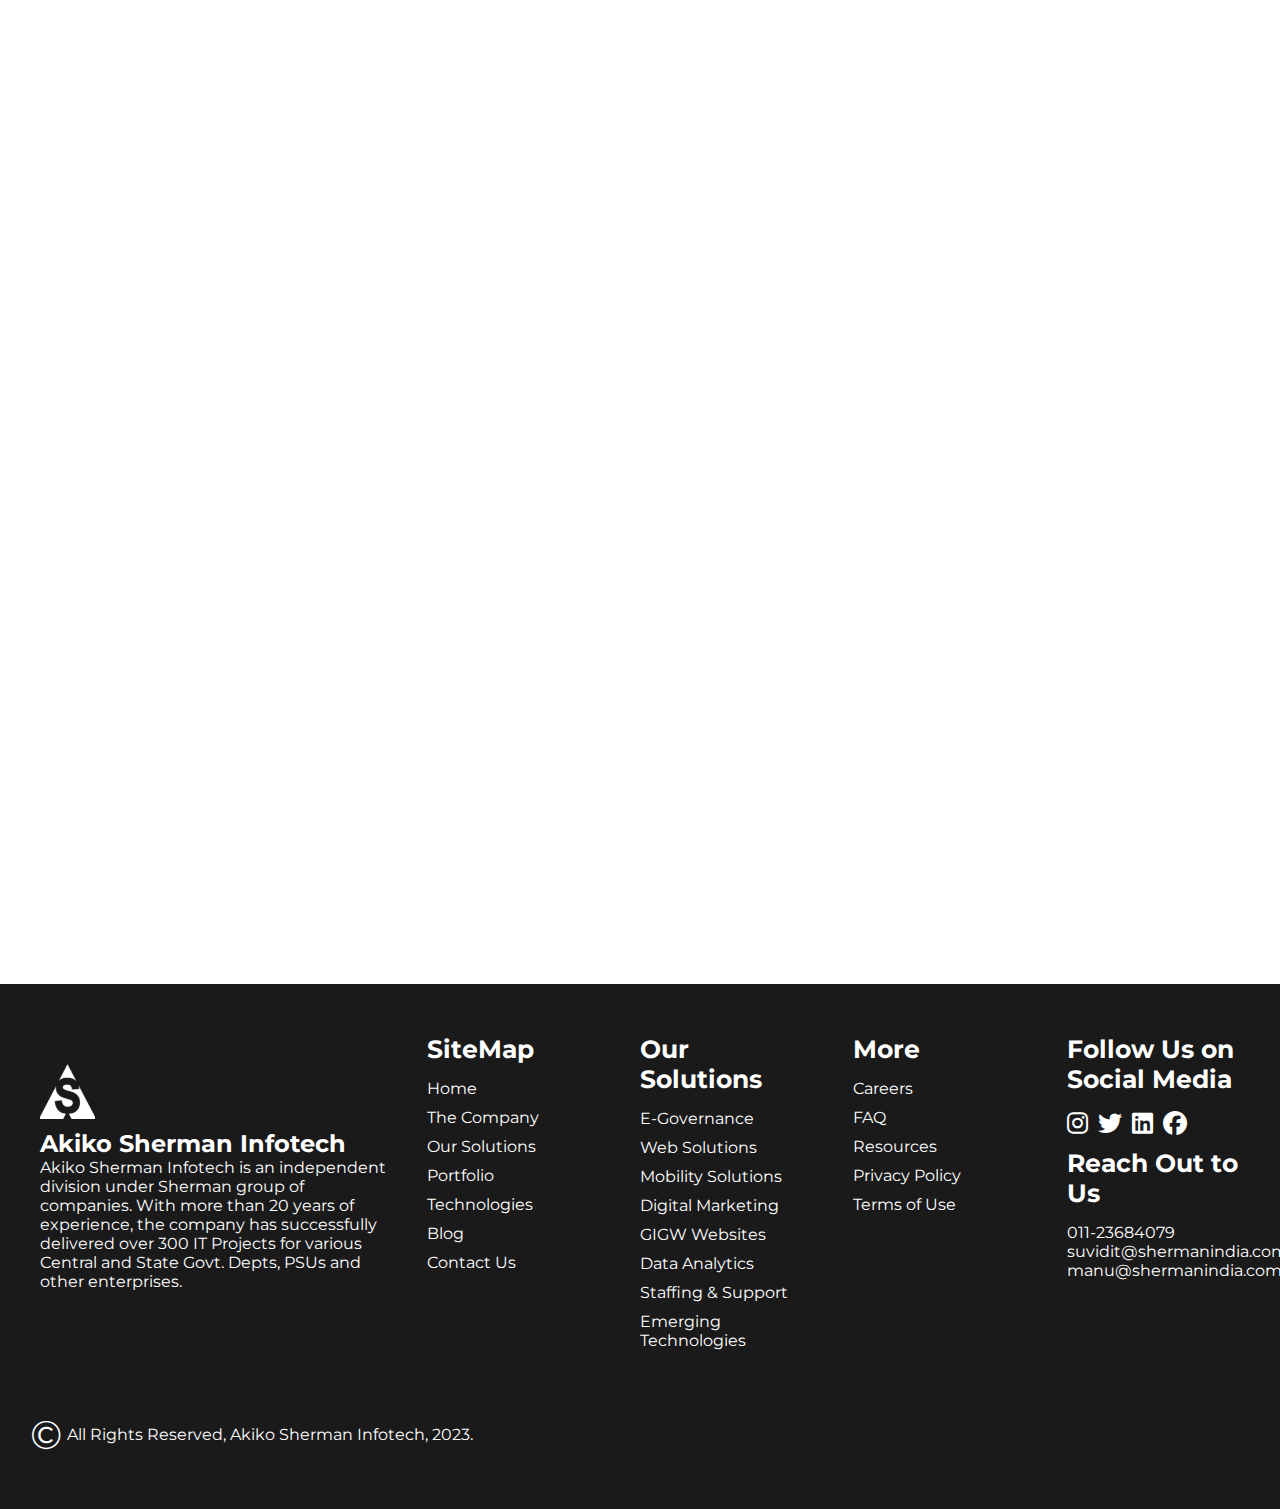
==== commit ca4ab4c0: "Update index.html" ====
--- a/index.html
+++ b/index.html
@@ -335,20 +335,20 @@
     </section>
     <h2 class="blog-title-custom scroll-animation">READ MORE FROM OUR BLOGS</h2>
 
-    <section class="blog-section-custom scroll-animation">
-        <div class="blog-container-custom scroll-animation">
+    <section class="blog-section-custom ">
+        <div class=" scroll-animation blog-container-custom">
             <!-- Left Content -->
             <div class="blog-main-custom">
-                <img src="assets/blogmain.png" alt="Blog Image" class="blog-image-custom scroll-animation" id="main-image-custom">
+                <img src="assets/blogmain.png" alt="Blog Image" class="blog-image-custom" id="main-image-custom">
                 <div class="blog-info-custom">
-                    <h3 id="main-title-custom scroll-animation">CM OF ANDHRA PRADESH DURING THE LAUNCH OF OUR PROJECT “FARM2PLATE” (FISH ANDHRA)</h3>
-                    <p id="main-description-custom scroll-animation">Farm2Plate is a one-stop Agritech ERP Platform to simplify Supply Chain and E-commerce needs for the Perishable commodities...</p>
-                    <button class="read-more-btn-custom scroll-animation">READ MORE</button>
+                    <h3 id="main-title-custom">CM OF ANDHRA PRADESH DURING THE LAUNCH OF OUR PROJECT “FARM2PLATE” (FISH ANDHRA)</h3>
+                    <p id="main-description-custom">Farm2Plate is a one-stop Agritech ERP Platform to simplify Supply Chain and E-commerce needs for the Perishable commodities...</p>
+                    <button class="read-more-btn-custom">READ MORE</button>
                 </div>
             </div>
 
             <!-- Right Blog List -->
-            <div class="blog-list-custom scroll-animation">
+            <div class="scroll-animation blog-list-custom ">
                 <div class="blog-item-custom" onclick="changeBlog('assets/blog2.jpg', 'THE FUTURE OF AI IN HEALTHCARE', 'Explore how AI is reshaping the healthcare industry with groundbreaking innovations....')">
                     <img src="assets/blog2.jpg" alt="Blog Thumbnail">
                     <p class="blog-text-head">10 NEW TOOLS TO AUTOMATE YOUR BUSINESS USING AI</p>
--- a/index.css
+++ b/index.css
@@ -0,0 +1,1906 @@
+    @import url('https://fonts.googleapis.com/css2?family=Poppins:wght@100;200;300;400;500;600;700;800;900&display=swap');
+    @import url('https://fonts.googleapis.com/css2?family=Montserrat:wght@400;700&display=swap');
+    * {
+        box-sizing: border-box;
+        margin: 0;
+        padding: 0;
+        font-family: 'Montserrat', sans-serif;
+    }
+    
+    body {
+        font-family: 'Montserrat', sans-serif;
+        overflow-x: hidden;
+    }
+    
+    header {
+        z-index: 999;
+        position: absolute;
+        top: 0;
+        left: 0;
+        width: 100%;
+        display: flex;
+        align-items: center;
+        justify-content: space-between;
+        padding: 15px 100px;
+        transition: 0.5s ease;
+    }
+    
+    .mainlogo {
+        display: flex;
+        align-items: center;
+        justify-content: space-between;
+    }
+    
+    header .logo {
+        font-size: 1.2em;
+        font-weight: 700;
+        text-decoration: none;
+        text-transform: uppercase;
+        color: #fff;
+        margin-left: 5px;
+    }
+    
+    header .navigation {
+        position: relative;
+    }
+    
+    header .navigation .navigation-items a {
+        position: relative;
+        color: #fff;
+        font-size: 1.3em;
+        font-weight: 600;
+        text-decoration: none;
+        margin-left: 30px;
+        transition: 0.3s ease;
+    }
+    
+    header .navigation .navigation-items a:before {
+        content: '';
+        position: absolute;
+        background: #ffffff;
+        width: 0;
+        height: 3px;
+        bottom: 0;
+        left: 0;
+        transition: 0.3s ease;
+    }
+    
+    header .navigation .navigation-items a:hover:before {
+        width: 100%;
+    }
+    
+    .home {
+        padding: 100px 50px;
+        position: relative;
+        width: 100%;
+        min-height: 100vh;
+        display: flex;
+        justify-content: center;
+        flex-direction: column;
+        text-align: center;
+        background-color: rgb(5, 109, 9);
+        overflow: hidden;
+        /* Prevents overflow issues */
+    }
+    
+    .home:before {
+        z-index: 777;
+        content: '';
+        position: absolute;
+        background: rgba(108, 48, 48, 0);
+        width: 100%;
+        height: 100%;
+        top: 0;
+        left: 0;
+    }
+    
+    .home .content {
+        z-index: 888;
+        color: #fff;
+        width: 100%;
+        max-width: 1300px;
+        margin: 20px auto 0;
+        padding: 0 0px;
+        height: auto;
+        display: none;
+    }
+    /* .content {
+    text-align: center;
+    color: #fff;
+    max-width: 900px;
+    margin: auto;
+    padding: 20px;
+} */
+    /* .para-1 {
+    font-size: 24px;
+    font-weight: 500;
+    margin-bottom: 10px;
+    text-align: left;
+} */
+    /* h1 {
+    font-size: 48px;
+    font-weight: 700;
+    margin-bottom: 10px;
+} */
+    
+    .home .content p {
+        font-size: 35px;
+        font-weight: 500;
+        text-align: center;
+        line-height: 1.5;
+    }
+    
+    .home .content.active {
+        display: block;
+    }
+    
+    .home .content h1 {
+        font-size: 120px;
+        font-weight: 700;
+        letter-spacing: 3px;
+        line-height: 1.2em;
+        margin-bottom: 40px;
+        text-align: center;
+    }
+    /* .home .content .para-1 {
+    font-size: 32px;
+    margin-bottom: 10px;
+}
+
+.home .content p {
+    font-size: 32px;
+    margin-bottom: 40px;
+    line-height: 1.5;
+    text-align: right;
+} */
+    
+    .home .content h1,
+    .home .content .para {
+        transition: opacity 0.8s ease, transform 0.8s ease;
+        opacity: 0;
+        transform: translateY(20px);
+    }
+    
+    .home img {
+        z-index: 000;
+        position: absolute;
+        top: 0;
+        left: 0;
+        width: 100%;
+        height: 100%;
+        object-fit: cover;
+    }
+    
+    .slider-navigation {
+        display: flex;
+        z-index: 888;
+        position: relative;
+        justify-content: center;
+        align-items: center;
+        transform: translateY(80px);
+        margin-bottom: -50px;
+        margin-top: 100px;
+    }
+    
+    .slider-navigation .nav-btn {
+        width: 19px;
+        height: 19px;
+        background-color: #ffffff00;
+        border: 3px solid white;
+        border-radius: 50%;
+        cursor: pointer;
+        box-shadow: 0 0 2px rgba(255, 255, 255, 0.5);
+        transition: 0.3s ease;
+    }
+    
+    .slider-navigation .nav-btn.active {
+        background-color: #ffffff;
+    }
+    
+    .slider-navigation .nav-btn:not(:last-child) {
+        margin-right: 10px;
+    }
+    
+    .slider-navigation .nav-btn:hover {
+        transform: scale(1.2)
+    }
+    
+    .bg-slide {
+        position: absolute;
+        width: 100%;
+        clip-path: circle(0% at 0 50%);
+    }
+    
+    .bg-slide.active {
+        clip-path: circle(150% at 0 50%);
+        transition: 2s ease;
+        transition-property: clip-path;
+    }
+    /* Responsive Media Queries */
+    
+    @media (max-width: 1040px) {
+        header {
+            padding: 15px 50px;
+        }
+        .home .content h1 {
+            font-size: 5rem;
+            line-height: 1.2em;
+        }
+        .home .content p {
+            font-size: 1.5rem;
+        }
+        header .navigation {
+            /* position: fixed;
+        width: 100%;
+        height: 100vh;
+        top: 0;
+        left: 0;
+        display: flex;
+        justify-content: center;
+        align-items: center;
+        background: rgba(1, 1, 1, 0.5); */
+            display: none;
+        }
+        header .navigation.active {
+            position: fixed;
+            width: 100%;
+            height: 100vh;
+            top: 0;
+            left: 0;
+            display: flex;
+            justify-content: center;
+            align-items: center;
+            background: rgba(1, 1, 1, 0.5);
+        }
+        .navigation .navigation-items a {
+            color: #fff;
+            font-size: 1.2em;
+            margin: 20px;
+            padding: 2px;
+            /* font-weight: 500;
+        text-decoration: none;
+        margin-left: 30px;
+        transition: 0.3s ease; */
+        }
+        /* header .navigation-items {
+        display: none;
+    } */
+        .navigation .navigation-items a:before {
+            height: 8px;
+        }
+        .navigation.active .navigation-items {
+            position: absolute;
+            top: 0;
+            right: 0;
+            background: #121212;
+            width: 250px;
+            max-width: 250px;
+            margin: 70px 10px;
+            padding: 10px;
+            display: flex;
+            flex-direction: column;
+            align-items: flex-start;
+            border-radius: 5px;
+            box-shadow: 0 5px 25px rgb(1 1 1/20%);
+            text-align: left;
+        }
+        .menu-btn {
+            background: url(assets/menu-icon-PNG-1.png)no-repeat;
+            background-size: 50px;
+            background-position: center;
+            width: 40px;
+            height: 40px;
+            cursor: pointer;
+            transition: 0.3s ease;
+        }
+        .menu-btn.active {
+            z-index: 999;
+            background: url(assets/white-close-icon-png-5.png)no-repeat;
+            background-position: center;
+            transition: 0.3s ease;
+            background-size: 25px;
+        }
+    }
+    
+    @media (min-width: 1041px) and (max-width:1083px) {
+        header {
+            padding: 15px 10px;
+        }
+    }
+    
+    @media (min-width:1083px) and (max-width:1209px) {
+        header {
+            padding: 15px 30px;
+        }
+    }
+    
+    @media (max-width: 768px) {
+        header {
+            padding: 15px 20px;
+        }
+        .home {
+            padding: 80px 20px;
+        }
+        .home .content h1 {
+            font-size: 4rem;
+            line-height: 1.3em;
+        }
+        .home .content p {
+            font-size: 1.3rem;
+        }
+    }
+    
+    @media (max-width: 569px) {
+        header {
+            padding: 10px 15px;
+        }
+        .home {
+            padding: 60px 15px;
+            /* Adjusted padding for small screens */
+            background-color: green;
+            /* Ensure the background remains */
+        }
+        .home .content {
+            padding: 0 10px;
+            /* Avoids overflow issues */
+        }
+        .home .content h1 {
+            font-size: 3.5rem;
+            /* Maintain readable heading size */
+            line-height: 1.4em;
+        }
+        .home .content p {
+            font-size: 1.5rem;
+            /* Ensure readability */
+            line-height: 1.5em;
+        }
+    }
+    
+    @media(max-width:360px) {
+        .home .content {
+            padding: 0 2px;
+            /* Avoids overflow issues */
+        }
+        .home .content h1 {
+            font-size: 2.4rem;
+            /* Maintain readable heading size */
+            line-height: 1.1em;
+        }
+        .home .content p {
+            font-size: 1rem;
+            /* Ensure readability */
+            line-height: 1.5em;
+        }
+    }
+    /* ----------------------------------------------------------------------------------------------------------- */
+    /* --------------------------------------------------------------------------------------------------------------- */
+    /* section 2 */
+    
+    .sec-2 {
+        background-color: #ffffff;
+        padding: 30px;
+    }
+    /* Top Section */
+    
+    .solution {
+        text-align: center;
+        padding: 50px 20px;
+        background: rgba(0, 0, 0, 0);
+        color: rgb(0, 0, 0);
+        width: 100%;
+        margin: auto;
+    }
+    
+    .solution h2 {
+        font-size: 64px;
+        width: 70%;
+        text-align: center;
+        margin: auto;
+    }
+    
+    .solution p {
+        color: rgba(31, 31, 31, 1);
+        font-size: 24px;
+        width: 35%;
+        margin: auto;
+    }
+    /* Main Container */
+    
+    .container {
+        display: flex;
+        width: 1402px;
+        height: 457px;
+        overflow: hidden;
+        margin: 30px auto;
+    }
+    /* Left Section */
+    
+    .left-container {
+        width: 1063px;
+        height: 457px;
+        position: relative;
+        display: flex;
+        flex-direction: column;
+        justify-content: center;
+        color: black;
+        overflow: hidden;
+        padding: 40px;
+        background: url('assets/businessintelli.png') no-repeat center center/cover;
+    }
+    /* Circular Overlay */
+    
+    .circle-overlay div {
+        position: absolute;
+        border-radius: 50%;
+        opacity: 0.6;
+    }
+    
+    .circle1 {
+        width: 800px;
+        height: 800px;
+        left: -200px;
+        top: -200px;
+        background: rgba(255, 255, 255, 0.75)
+    }
+    
+    .circle2 {
+        width: 800px;
+        height: 800px;
+        left: -300px;
+        top: -200px;
+        background: rgba(255, 255, 255, 0.749);
+    }
+    
+    .circle3 {
+        width: 800px;
+        height: 800px;
+        left: -400px;
+        top: -200px;
+        background: rgba(255, 255, 255, 0.838);
+    }
+    
+    .circle4 {
+        width: 800px;
+        height: 800px;
+        left: -500px;
+        top: -200px;
+        background: rgba(255, 255, 255, 0.878);
+    }
+    
+    .circle5 {
+        width: 800px;
+        height: 800px;
+        left: -600px;
+        top: -200px;
+        background: rgba(255, 255, 255, 0.9);
+    }
+    
+    .circle6 {
+        width: 800px;
+        height: 800px;
+        left: -700px;
+        top: -200px;
+        background: rgb(255, 255, 255);
+    }
+    /* Content in Left Section */
+    
+    .content {
+        z-index: 1;
+        width: 60%;
+        height: 100;
+    }
+    
+    .content h1 {
+        font-size: 48px;
+        margin-bottom: 10px;
+    }
+    
+    .content p {
+        font-size: 24px;
+        margin-bottom: 20px;
+    }
+    /* Button Styling */
+    
+    .read-more-btn {
+        position: relative;
+        background-color: rgba(33, 149, 215, 1);
+        width: 200px;
+        height: 55px;
+        color: white;
+        border: none;
+        cursor: pointer;
+        font-size: 20px;
+        border-radius: 0 0px 0 0;
+        text-align: center;
+    }
+    /* Right Panel */
+    
+    .right-container {
+        width: 327px;
+        height: 457px;
+        padding: 20px;
+        overflow-y: auto;
+        border-radius: 8px;
+        box-shadow: 0px 4px 10px rgba(0, 0, 0, 0.1);
+        background: #fff;
+        text-align: right;
+    }
+    /* Vertical Menu */
+    
+    .vertical-menu {
+        display: flex;
+        flex-direction: column;
+        gap: 5px;
+        max-height: 500px;
+        text-align: right;
+    }
+    
+    .vertical-menu button {
+        background: none;
+        border: none;
+        font-size: 20px;
+        text-align: right;
+        cursor: pointer;
+        padding: 15px;
+        border-radius: 5px;
+        transition: background 0.3s;
+        white-space: nowrap;
+        color: rgba(146, 146, 146, 1);
+    }
+    
+    .vertical-menu button:hover,
+    .vertical-menu button.active {
+        color: rgb(0, 0, 0);
+    }
+    /* Scrollbar Styling */
+    
+     ::-webkit-scrollbar {
+        width: 4px;
+    }
+    
+     ::-webkit-scrollbar-track {
+        background: rgba(175, 175, 175, 1);
+    }
+    
+     ::-webkit-scrollbar-thumb {
+        background: #2F3395;
+        border-radius: 2px;
+    }
+    
+     ::-webkit-scrollbar-thumb:hover {
+        background: #2F3395;
+    }
+    
+    @media(max-width: 1400px) {
+        .sec-2 {
+            padding: 10px;
+        }
+    }
+    
+    @media (max-width: 1200px) {
+        .container {
+            flex-direction: column;
+            width: 100%;
+            height: auto;
+        }
+        .left-container,
+        .right-container {
+            width: 100%;
+            height: auto;
+        }
+        .solution h2 {
+            font-size: 48px;
+        }
+        .solution p {
+            font-size: 20px;
+            width: 60%;
+        }
+        .content h1 {
+            font-size: 36px;
+        }
+        .content p {
+            font-size: 20px;
+        }
+        .read-more-btn {
+            width: 200px;
+            height: 60px;
+            font-size: 20px;
+        }
+        .vertical-menu {
+            flex-direction: row;
+            overflow-x: auto;
+            overflow-y: hidden;
+            white-space: nowrap;
+            width: 100%;
+        }
+        .vertical-menu button {
+            font-size: 18px;
+            padding: 10px;
+            white-space: nowrap;
+        }
+        .circle-overlay {
+            display: none;
+        }
+    }
+    
+    @media (max-width: 768px) {
+        .solution h2 {
+            font-size: 32px;
+        }
+        .solution p {
+            font-size: 18px;
+            width: 80%;
+        }
+        .content h1 {
+            font-size: 24px;
+        }
+        .content p {
+            font-size: 16px;
+        }
+        .read-more-btn {
+            width: 150px;
+            height: 50px;
+            font-size: 16px;
+        }
+        .vertical-menu button {
+            font-size: 16px;
+            padding: 8px;
+        }
+        .circle1,
+        .circle2,
+        .circle3,
+        .circle4,
+        .circle5,
+        .circle6 {
+            width: 400px;
+            height: 400px;
+            left: calc(-400px / 2);
+            top: calc(-400px / 2);
+        }
+    }
+    
+    @media (max-width: 480px) {
+        .solution h2 {
+            font-size: 24px;
+        }
+        .solution p {
+            font-size: 16px;
+            width: 100%;
+        }
+        .content h1 {
+            font-size: 20px;
+        }
+        .content p {
+            font-size: 14px;
+        }
+        .read-more-btn {
+            width: 120px;
+            height: 40px;
+            font-size: 14px;
+        }
+        .vertical-menu button {
+            font-size: 14px;
+            padding: 6px;
+            text-align: left;
+        }
+        .circle1,
+        .circle2,
+        .circle3,
+        .circle4,
+        .circle5,
+        .circle6 {
+            display: none;
+        }
+    }
+    /* .arrow {
+    display: none;
+    position: fixed;
+    top: 50%;
+    transform: translateY(-50%);
+    font-size: 24px;
+    cursor: pointer;
+} */
+    /* Adjust distances between circles for other screen sizes */
+    
+    @media (min-width: 1200px) {
+        .circle1 {
+            left: -200px;
+        }
+        .circle2 {
+            left: -300px;
+        }
+        .circle3 {
+            left: -400px;
+        }
+        .circle4 {
+            left: -500px;
+        }
+        .circle5 {
+            left: -600px;
+        }
+        .circle6 {
+            left: -700px;
+        }
+    }
+    /* sec-3 */
+    /* Section Full Width */
+    
+    .sec-3 {
+        display: flex;
+        justify-content: center;
+        align-items: center;
+        color: white;
+        width: 100%;
+        padding: 0;
+        margin-left: 0;
+        margin-right: 0;
+        margin-bottom: 20px;
+        position: relative;
+        overflow: hidden;
+        margin-top: 50px;
+    }
+    /* Main Container Full Width */
+    
+    .main-container {
+        width: 100%;
+        max-width: 100%;
+        background: url('assets/SEC3BG.png') no-repeat center center/cover;
+        color: white;
+        padding: 40px 0px 40px 80px;
+        display: grid;
+        grid-template-columns: 2fr 2fr;
+        gap: 10px;
+        border-radius: 0;
+        position: relative;
+    }
+    /* Header Section */
+    
+    .header-section h1 {
+        font-size: 48px;
+        font-weight: 600;
+        margin: 0;
+        line-height: 1.2;
+    }
+    
+    .header-section h1 span {
+        display: block;
+    }
+    
+    .cmmi {
+        margin-top: 50px;
+        font-size: 20px;
+        display: flex;
+        align-items: center;
+        gap: 10px;
+        font-weight: 600;
+    }
+    
+    .cmmi img {
+        max-height: 40px;
+    }
+    /* Why Choose Us Section */
+    
+    .why-choose-us {
+        background: rgba(0, 0, 0, 0.26);
+        padding: 40px 40px 90px 40px;
+    }
+    
+    .why-choose-us h2 {
+        font-size: 32px;
+        margin: 0;
+        padding: 10px;
+        border-left: 6px solid rgb(0, 149, 255);
+        display: inline-block;
+        font-weight: 300;
+        background-color: rgba(255, 255, 255, 0.11);
+        width: 100%;
+        margin-bottom: 20px;
+        box-shadow: #121212 2px 2px 3px 0px;
+    }
+    
+    .why-choose-us p {
+        font-size: 18px;
+        line-height: 1.6;
+        margin-top: 10px;
+        font-weight: 200;
+    }
+    /* Clients Section */
+    
+    .clients-section-title p {
+        font-size: 32px;
+        font-weight: 300;
+        text-transform: uppercase;
+    }
+    
+    .clients-section {
+        display: flex;
+        overflow: hidden;
+        /* Hides overflow content */
+        width: 200%;
+        /* Full width of the container */
+        position: relative;
+        margin-top: 20px;
+    }
+    
+    .clients-row {
+        display: flex;
+        width: max-content;
+        /* Ensures the row fits its content */
+        animation: scroll 80s linear infinite;
+        /* Smooth, continuous scroll */
+        will-change: transform;
+    }
+    
+    .client {
+        flex: 0 0 auto;
+        /* Prevents shrinking or stretching */
+        width: 150px;
+        /* Consistent width for each logo */
+        text-align: center;
+        margin-right: 20px;
+        /* Adjust spacing between items */
+    }
+    
+    .client img {
+        width: 100px;
+        height: 100px;
+        margin: 0 auto 10px;
+    }
+    
+    .client p {
+        font-size: 0.85rem;
+        margin: 0;
+        text-transform: capitalize;
+    }
+    /* Smooth scrolling animation */
+    
+    @keyframes scroll {
+        0% {
+            transform: translateX(0);
+        }
+        100% {
+            transform: translateX(-100%);
+        }
+    }
+    /* Animation for elements on scroll */
+    
+    @keyframes fadeInUp {
+        0% {
+            opacity: 0;
+            transform: translateY(50px);
+        }
+        100% {
+            opacity: 1;
+            transform: translateY(0);
+        }
+    }
+    
+    .scroll-animation {
+        opacity: 0;
+        transform: translateY(50px);
+        transition: all 0.8s ease-out;
+        will-change: opacity, transform;
+    }
+    
+    .scroll-animation.animate {
+        animation: fadeInUp 0.8s ease-out forwards;
+    }
+    
+    .section-4 {
+        display: flex;
+        justify-content: center;
+        align-items: center;
+    }
+    
+    .portfolio-section {
+        display: grid;
+        grid-template-columns: 0.8fr 1fr;
+        gap: 0;
+        width: 100%;
+        border-radius: 10px;
+        overflow: hidden;
+        box-shadow: 0px 4px 15px rgba(0, 0, 0, 0.1);
+        padding-bottom: 90px;
+        position: relative;
+        height: auto;
+        max-width: 100%;
+        margin: auto;
+    }
+    
+    .portfolio-content {
+        padding: 10px 30px;
+        display: flex;
+        flex-direction: column;
+        justify-content: center;
+        background-color: #ffffff;
+    }
+    
+    .portfolio-content h1 {
+        font-size: 48px;
+        font-weight: bold;
+        margin-bottom: 10px;
+    }
+    
+    .portfolio-content h2 {
+        font-size: 32px;
+        font-weight: 600;
+        color: rgba(62, 62, 62, 1);
+        margin-bottom: 20px;
+    }
+    
+    .portfolio-content p {
+        font-size: 24px;
+        line-height: 1.3;
+        margin-bottom: 10px;
+        color: rgba(83, 83, 83, 1);
+    }
+    
+    .explore-btn {
+        background-color: black;
+        color: white;
+        padding: 12px 30px;
+        border: none;
+        font-size: 1rem;
+        font-weight: bold;
+        text-transform: uppercase;
+        cursor: pointer;
+        border-radius: 5px;
+        max-width: fit-content;
+    }
+    
+    .explore-btn:hover {
+        background-color: #333;
+    }
+    
+    .portfolio-slider {
+        position: relative;
+        display: flex;
+        overflow: hidden;
+        width: 100%;
+        height: auto;
+    }
+    
+    .slider-container {
+        display: flex;
+        transition: transform 0.5s ease-in-out;
+    }
+    
+    .slider-item {
+        flex: 0 0 calc(100% / 1.5);
+        position: relative;
+        overflow: hidden;
+        margin: 10px;
+        /* Adds space between images */
+    }
+    
+    .slider-item img {
+        width: 100%;
+        height: 100%;
+        object-fit: cover;
+        display: block;
+    }
+    
+    .slider-item::before {
+        content: "";
+        position: absolute;
+        top: 0;
+        left: 0;
+        width: 100%;
+        height: 100%;
+        background: rgba(0, 0, 0, 0.3);
+        z-index: 1;
+        pointer-events: none;
+    }
+    
+    .slider-item-content {
+        position: absolute;
+        top: 10px;
+        left: 10px;
+        color: white;
+        padding: 10px;
+        z-index: 2;
+        border-radius: 5px;
+    }
+    
+    .view-btn {
+        margin-top: 15px;
+        padding: 8px 20px;
+        border: 1px solid white;
+        background: transparent;
+        color: white;
+        border-radius: 5px;
+        cursor: pointer;
+        display: none;
+        position: absolute;
+        font-size: 20px;
+        left: 50%;
+        transform: translate(-50%, -50%);
+    }
+    
+    .view-btn:hover {
+        background: white;
+        color: black;
+    }
+    
+    .progress-bar {
+        height: 5px;
+        background: #007bff;
+        width: 0;
+        position: absolute;
+        bottom: 0;
+        left: 0;
+        transition: width 5s linear;
+    }
+    
+    .arrow {
+        position: absolute;
+        top: 90%;
+        transform: translateY(-50%);
+        color: rgb(4, 4, 4);
+        border: none;
+        padding: 10px 20px;
+        cursor: pointer;
+        border-radius: 50%;
+        z-index: 10;
+        background: transparent;
+        font-size: 2rem;
+    }
+    
+    .arrow.left {
+        left: 88%;
+    }
+    
+    .arrow.right {
+        right: 2%;
+    }
+    
+    .arrow:hover {
+        background: black;
+        color: white;
+    }
+    
+    .slider-item-content h3 {
+        font-size: 64px;
+        font-weight: 550;
+        margin: 5px 0;
+    }
+    
+    .slider-item-content p {
+        font-size: 20px;
+        font-weight: 300;
+        margin: 0;
+    }
+    
+    .slider-item-content a {
+        font-size: 20px;
+        font-weight: 300;
+        color: rgba(255, 199, 0, 1);
+        text-decoration: none;
+    }
+    
+    .slider-item:hover .slider-item-content {
+        position: absolute;
+        top: 50%;
+        left: 50%;
+        transform: translate(-50%, -50%);
+        text-align: center;
+        width: 100%;
+    }
+    
+    .slider-item:hover .view-btn {
+        display: block;
+    }
+    
+    .slider-item:hover .slider-item-content p,
+    .slider-item:hover .slider-item-content a {
+        display: none;
+    }
+    
+    @media (max-width: 1400px) {
+        .slider-item-content h3 {
+            font-size: 54px;
+        }
+        .portfolio-content h1 {
+            font-size: 44px;
+        }
+        .portfolio-content h2 {
+            font-size: 30px;
+        }
+        .portfolio-content p {
+            font-size: 20px;
+        }
+    }
+    
+    @media (max-width: 900px) {
+        .portfolio-section {
+            display: flex;
+            flex-direction: column;
+        }
+        .slider-item-content h3 {
+            font-size: 40px;
+        }
+        .slider-item-content p {
+            font-size: 20px;
+        }
+        .slider-item-content a {
+            font-size: 20px;
+        }
+        .portfolio-content h2 {
+            font-size: 25px;
+        }
+        .portfolio-content p {
+            font-size: 18px;
+        }
+        .view-btn {
+            margin-top: 15px;
+            font-size: 15px;
+        }
+        .arrow {
+            top: 95%;
+        }
+        .arrow.left {
+            left: 8%;
+        }
+        .arrow.right {
+            right: 8%;
+        }
+    }
+    
+    @media (max-width: 376px) {
+        .portfolio-slider {
+            overflow: hidden;
+            width: 100%;
+        }
+        .slider-container {
+            display: flex;
+            transition: transform 0.5s ease-in-out;
+            width: 100%;
+        }
+        .slider-item {
+            flex: 0 0 66.67%;
+            display: flex;
+            flex-direction: column;
+            align-items: center;
+            justify-content: center;
+            margin: 0 5px;
+            width: 66.67vw;
+            box-shadow: 0px 4px 10px rgba(255, 255, 255, 0.1);
+        }
+        .slider-item img {
+            width: 100%;
+            height: auto;
+            object-fit: cover;
+        }
+        .slider-item-content {
+            position: relative;
+            width: 100%;
+            padding: 15px;
+            text-align: center;
+            background: #f9f9f9;
+            border-radius: 0 0 10px 10px;
+            display: block;
+            opacity: 1 !important;
+            /* Ensures visibility at all times */
+            transform: none !important;
+            /* Removes hover transformations */
+        }
+        .slider-item-content h3 {
+            font-size: 24px;
+            margin: 5px 0;
+        }
+        .slider-item-content p {
+            font-size: 16px;
+            color: #555;
+            margin: 5px 0;
+        }
+        .slider-item-content a {
+            font-size: 14px;
+            color: rgba(255, 199, 0, 1);
+            text-decoration: none;
+            display: block;
+            margin-bottom: 10px;
+        }
+        .view-btn {
+            display: block !important;
+            position: relative;
+            font-size: 15px;
+            padding: 8px 20px;
+            border: 1px solid white;
+            background: black;
+            color: white;
+            border-radius: 5px;
+            cursor: pointer;
+            margin: auto;
+        }
+        .view-btn:hover {
+            background: white;
+            color: black;
+        }
+        .slider-item::before {
+            display: none !important;
+            /* Removes the overlay */
+        }
+        .slider-item:hover .slider-item-content {
+            display: none;
+        }
+        .slider-item:hover {
+            display: none;
+        }
+        .slider-item:hover .view-btn {
+            display: none !important;
+        }
+        .slider-item:hover .slider-item-content p,
+        .slider-item:hover .slider-item-content a {
+            display: none !important;
+        }
+    }
+    
+    @media (max-width: 550px) {
+        .slider-item-content h3 {
+            font-size: 30px;
+        }
+        .slider-item-content p {
+            font-size: 15px;
+        }
+        .slider-item-content a {
+            font-size: 15px;
+        }
+    }
+    /* sec-5 */
+    
+    .custom-section-bg {
+        width: 100%;
+        height: 100vh;
+        /* Full viewport height */
+        background: url('assets/section\ 5bg.png') no-repeat center center/cover;
+        display: flex;
+        justify-content: flex-end;
+        align-items: center;
+        position: relative;
+        color: white;
+        padding: 20px;
+    }
+    /* Content Wrapper */
+    
+    .custom-content-wrapper {
+        max-width: 600px;
+        padding: 30px;
+        text-align: left;
+        /* Semi-transparent black */
+        border-radius: 8px;
+        box-shadow: 0 4px 10px rgba(0, 0, 0, 0.4);
+        margin-right: 5%;
+    }
+    /* Text Container */
+    
+    .custom-text-container {
+        display: flex;
+        flex-direction: column;
+        gap: 20px;
+    }
+    /* Heading */
+    
+    .custom-heading {
+        font-size: 3rem;
+        font-weight: bold;
+        margin: 0;
+    }
+    /* Paragraph */
+    
+    .custom-paragraph {
+        font-size: 1.25rem;
+        line-height: 1.6;
+        margin: 0;
+    }
+    /* Call-to-Action Button */
+    
+    .custom-cta-button {
+        background-color: #ffffff;
+        color: rgb(0, 0, 0);
+        padding: 12px 24px;
+        font-size: 1.25rem;
+        font-weight: bold;
+        text-transform: uppercase;
+        border: none;
+        border-radius: 5px;
+        cursor: pointer;
+        transition: background-color 0.3s ease;
+        align-self: flex-start;
+        margin-top: 20px;
+    }
+    
+    .custom-cta-button:hover {
+        background-color: #e1b400;
+        color: white;
+    }
+    /* Responsive Design */
+    
+    @media (max-width: 1024px) {
+        .custom-section-bg {
+            justify-content: center;
+            padding: 40px;
+        }
+        .custom-content-wrapper {
+            max-width: 90%;
+            margin-right: 0;
+            text-align: center;
+            padding: 20px;
+        }
+        .custom-heading {
+            font-size: 2.5rem;
+        }
+        .custom-paragraph {
+            font-size: 1.1rem;
+        }
+        .custom-cta-button {
+            align-self: center;
+        }
+    }
+    
+    @media (max-width: 768px) {
+        .custom-heading {
+            font-size: 2rem;
+        }
+        .custom-paragraph {
+            font-size: 1rem;
+        }
+        .custom-content-wrapper {
+            padding: 15px;
+        }
+        .custom-cta-button {
+            font-size: 1rem;
+            padding: 10px 20px;
+        }
+    }
+    
+    @media (max-width: 480px) {
+        .custom-section-bg {
+            height: auto;
+            padding: 20px;
+        }
+        .custom-heading {
+            font-size: 1.8rem;
+        }
+        .custom-paragraph {
+            font-size: 1rem;
+        }
+        .custom-content-wrapper {
+            max-width: 100%;
+            padding: 10px;
+        }
+        .custom-cta-button {
+            width: 100%;
+            text-align: center;
+            padding: 12px;
+        }
+    }
+    /* blog */
+    
+    .blog-section-custom {
+        margin-top: 2%;
+        width: 100%;
+        padding: 20px;
+        color: #333;
+        display: flex;
+        flex-direction: column;
+        align-items: center;
+    }
+    /* Blog Heading */
+    
+    .blog-title-custom {
+        font-size: 3.5rem;
+        font-weight: 600;
+        color: #000000;
+        text-align: left;
+        width: 80%;
+        padding: 0 40px;
+        margin-top: 60px;
+    }
+    /* Blog Container */
+    
+    .blog-container-custom {
+        display: flex;
+        gap: 20px;
+        width: 100%;
+        justify-content: center;
+    }
+    /* Left Main Blog Display */
+    
+    .blog-main-custom {
+        width: 769px;
+        height: 681px;
+        display: flex;
+        flex-direction: column;
+        gap: 20px;
+    }
+    
+    .blog-image-custom {
+        width: 100%;
+        height: 400px;
+        object-fit: cover;
+        border-radius: 5px;
+    }
+    
+    .blog-info-custom h3 {
+        font-size: 2rem;
+        font-weight: bold;
+        color: #444;
+    }
+    
+    .blog-info-custom p {
+        font-size: 1.5rem;
+        line-height: 1.5;
+        color: #666;
+        margin-bottom: 20px;
+    }
+    
+    .read-more-btn-custom {
+        background-color: #ffffff;
+        color: rgba(119, 119, 119, 1);
+        padding: 10px 20px;
+        border: 2px solid rgba(71, 71, 71, 1);
+        border-radius: 5px;
+        font-size: 1rem;
+        cursor: pointer;
+        transition: background-color 0.3s ease;
+    }
+    
+    .read-more-btn-custom:hover {
+        background-color: black;
+        color: white;
+    }
+    /* Right Blog List */
+    
+    .blog-list-custom {
+        width: 639px;
+        height: 499px;
+        overflow-y: auto;
+        overflow-x: hidden;
+        display: flex;
+        flex-direction: column;
+        gap: 10px;
+        padding-right: 5px;
+    }
+    /* Custom Scrollbar */
+    
+    .blog-list-custom::-webkit-scrollbar {
+        width: 8px;
+    }
+    
+    .blog-list-custom::-webkit-scrollbar-thumb {
+        background: #007BFF;
+        border-radius: 5px;
+    }
+    
+    .blog-list-custom::-webkit-scrollbar-thumb:hover {
+        background: #0056b3;
+    }
+    /* Blog Items */
+    
+    .blog-item-custom {
+        display: flex;
+        align-items: center;
+        gap: 20px;
+        cursor: pointer;
+        transition: transform 0.2s ease;
+        padding: 10px;
+        background-color: white;
+        border: 1px solid #ddd;
+        height: 145px;
+    }
+    
+    .blog-item-custom:hover {
+        background-color: #f1f1f1;
+        transform: scale(1.05);
+    }
+    
+    .blog-item-custom img {
+        width: 130px;
+        height: 130px;
+        object-fit: cover;
+        border-radius: 5px;
+    }
+    
+    .blog-item-custom p {}
+    
+    .blog-text-head {
+        font-size: 1.3rem;
+        font-weight: 700;
+        color: #444;
+    }
+    /* Responsive Design */
+    
+    @media screen and (max-width: 1200px) {
+        .blog-container-custom {
+            flex-direction: column;
+            align-items: center;
+            max-width: 100%;
+            width: 100%;
+            height: auto;
+            overflow: hidden;
+            margin: auto;
+        }
+        .blog-main-custom {
+            width: 90%;
+            max-width: 100%;
+            height: auto;
+            overflow: hidden;
+            margin: auto;
+        }
+        .blog-list-custom {
+            width: 90%;
+            height: auto;
+        }
+    }
+    
+    @media (max-width: 769px) {
+        .blog-item-custom img {
+            width: 200px;
+            /* Larger blog images */
+            height: 160px;
+        }
+        .blog-item-custom {
+            height: auto;
+        }
+        .blog-container-custom {
+            max-width: 80%;
+            width: 100%;
+            height: auto;
+            overflow: hidden;
+            margin: auto;
+        }
+        .read-more-btn-custom {
+            font-size: 0.8rem;
+        }
+        .blog-title-custom {
+            font-size: 3rem;
+            width: 100%;
+            overflow: hidden;
+            text-align: center;
+        }
+        .blog-info-custom h3 {
+            font-size: 1.8rem;
+        }
+        .blog-info-custom p {
+            font-size: 1.2rem;
+        }
+        .blog-container-custom {
+            flex-direction: column;
+            align-items: center;
+        }
+        .blog-main-custom {
+            width: 100%;
+        }
+        .blog-main-custom img {
+            height: auto;
+        }
+        .blog-list-custom {
+            display: flex;
+            flex-direction: row;
+            flex-wrap: nowrap;
+            overflow-x: auto;
+            width: 100%;
+            gap: 10px;
+            padding: 10px 0;
+            justify-content: flex-start;
+            overflow-x: auto;
+            scrollbar-width: none;
+            /* Hide scrollbar for Firefox */
+            -ms-overflow-style: none;
+            /* Hide scrollbar for IE/Edge */
+            scroll-snap-type: x mandatory;
+        }
+        .blog-list-custom::-webkit-scrollbar {
+            display: none;
+            /* Hide scrollbar for Chrome/Safari */
+        }
+        .blog-item-custom {
+            display: flex;
+            flex-direction: column;
+            width: 75%;
+            padding: 8px;
+        }
+        .blog-text-head {
+            font-size: 1rem;
+        }
+    }
+    
+    @media (max-width: 426px) {
+        .blog-item-custom img {
+            width: 200px;
+            /* Slightly larger for mobile */
+            height: 160px;
+        }
+        .blog-item-custom {
+            height: auto;
+        }
+        .blog-item-custom p {}
+        .blog-container-custom {
+            max-width: 100%;
+            width: 100%;
+            height: auto;
+            overflow: hidden;
+            margin: auto;
+        }
+        .read-more-btn-custom {
+            font-size: 0.7rem;
+        }
+        .blog-title-custom {
+            font-size: 2.5rem;
+            width: 100%;
+            text-align: center;
+        }
+        .blog-info-custom h3 {
+            font-size: 1.5rem;
+        }
+        .blog-info-custom p {
+            font-size: 1rem;
+        }
+        .blog-container-custom {
+            flex-direction: column;
+            align-items: center;
+        }
+        .blog-main-custom {
+            width: 100%;
+        }
+        .blog-main-custom img {
+            height: auto;
+        }
+        .blog-list-custom {
+            display: flex;
+            flex-direction: row;
+            flex-wrap: nowrap;
+            overflow-x: auto;
+            width: 100%;
+            gap: 8px;
+            padding: 8px 0;
+            justify-content: flex-start;
+            overflow-x: auto;
+            scrollbar-width: none;
+            /* Hide scrollbar for Firefox */
+            -ms-overflow-style: none;
+            /* Hide scrollbar for IE/Edge */
+            scroll-snap-type: x mandatory;
+        }
+        .blog-list-custom::-webkit-scrollbar {
+            display: none;
+            /* Hide scrollbar for Chrome/Safari */
+        }
+        .blog-item-custom {
+            display: flex;
+            flex-direction: column;
+            width: 80%;
+            padding: 6px;
+        }
+        .blog-text-head {
+            font-size: 0.75rem;
+        }
+    }
+    
+    .contact-section {
+        display: flex;
+        justify-content: center;
+        align-items: center;
+        background-color: #ffffff;
+        margin-bottom: 20px;
+    }
+    
+    .contact-container {
+        display: flex;
+        width: 100%;
+        max-width: 100%;
+        box-shadow: 0 4px 8px rgba(0, 0, 0, 0.1);
+        overflow: hidden;
+        gap: 50px;
+        /* Increased space between left and right sections */
+    }
+    
+    .contact-left {
+        flex: 1;
+        background: url('assets/contactform.png') no-repeat center center/cover;
+        color: white;
+        padding: 30px;
+        display: flex;
+        flex-direction: column;
+        justify-content: center;
+        text-align: left;
+    }
+    
+    .contact-left h2 {
+        margin-bottom: 60px;
+        font-size: 1.2rem;
+        background-color: rgba(255, 255, 255, 0.11);
+        padding: 5px;
+        font-weight: lighter;
+        border-left: 5px solid rgb(10, 10, 220);
+    }
+    
+    .contact-left p {
+        margin-bottom: 30px;
+        font-size: 2.5rem;
+        font-weight: bold;
+        line-height: 1.5;
+        text-align: left;
+    }
+    /* White Box Styled Send Message Button */
+    
+    .contact-btn-container {
+        display: flex;
+        justify-content: center;
+        margin-top: 20px;
+    }
+    
+    .contact-btn {
+        background-color: white;
+        width: 40%;
+        color: black;
+        padding: 25px;
+        font-size: 1rem;
+        font-weight: bold;
+        border: none;
+        border-radius: 5px;
+        cursor: pointer;
+        box-shadow: 0 4px 8px rgba(0, 0, 0, 0.2);
+        transition: background 0.3s ease;
+    }
+    
+    .contact-btn:hover {
+        background-color: #f1f1f1;
+    }
+    /* Right side form adjustments */
+    
+    .contact-right {
+        flex: 1;
+        background-color: rgb(255, 255, 255);
+        padding: 50px;
+        display: flex;
+        flex-direction: column;
+        justify-content: center;
+    }
+    
+    .contact-right form {
+        display: flex;
+        flex-direction: column;
+        gap: 20px;
+    }
+    
+    .contact-right label {
+        font-weight: bold;
+        font-size: 1rem;
+        color: rgba(105, 105, 105, 1);
+    }
+    
+    .contact-right input {
+        width: 100%;
+        padding: 10px;
+        font-size: 1rem;
+        border: none;
+        border-bottom: 2px solid rgba(91, 91, 91, 1);
+        outline: none;
+        background: transparent;
+    }
+    /* Modify textarea to look like a single line */
+    
+    .contact-right textarea {
+        height: 90px;
+        /* Adjust height */
+        width: 100%;
+        padding: 10px;
+        font-size: 1rem;
+        border: 2px solid rgba(91, 91, 91, 1);
+        /* Light grey border */
+        border-radius: 5px;
+        /* Rounded corners */
+        outline: none;
+        background: #fff;
+        /* White background */
+        /* Light shadow effect */
+    }
+    
+    footer {
+        background-color: #1a1a1a;
+        color: #ffffff;
+        padding: 40px 20px;
+        text-align: center;
+    }
+    
+    .footer-container {
+        display: flex;
+        flex-wrap: wrap;
+        justify-content: space-between;
+        max-width: 100%;
+        margin: 0 0;
+    }
+    
+    .footer-section {
+        flex: 1;
+        min-width: 200px;
+        padding: 10px 20px 20px 20px;
+        text-align: left;
+    }
+    
+    .contact p a {
+        color: #ffffff;
+        text-decoration: none;
+    }
+    
+    .footer-section1 {
+        flex: 1;
+        min-width: 200px;
+        padding: 40px 20px 20px 20px;
+        text-align: left;
+    }
+    
+    .company-info {
+        flex: 2;
+    }
+    
+    .footer-logo {
+        display: block;
+        max-width: 120px;
+        margin-bottom: 10px;
+    }
+    
+    .footer-section h2 {
+        font-size: 1.5em;
+        margin-bottom: 15px;
+    }
+    
+    .footer-section h3 {
+        font-size: 25px;
+        margin-bottom: 15px;
+    }
+    
+    .footer-section ul {
+        list-style: none;
+        padding: 0;
+    }
+    
+    .footer-section ul li {
+        margin-bottom: 10px;
+        font-size: 16px;
+    }
+    
+    .footer-section ul li a {
+        color: #ffffff;
+        text-decoration: none;
+    }
+    
+    .footer-section ul li a:hover {
+        text-decoration: underline;
+    }
+    
+    .social-icons {
+        display: flex;
+        gap: 10px;
+        justify-content: flex-start;
+        margin: 10px 0;
+    }
+    
+    .social-icons a {
+        color: #ffffff;
+        font-size: 24px;
+    }
+    
+    .copyright {
+        text-align: left;
+        padding: 10px;
+        margin-top: 20px;
+        display: flex;
+        align-items: center;
+    }
+    
+    .copyright-symbol {
+        font-size: 40px;
+        margin-right: 5px;
+    }
+    
+    @media (max-width: 768px) {
+        .footer-container {
+            flex-direction: column;
+            align-items: center;
+        }
+        .footer-section {
+            text-align: center;
+        }
+    }
